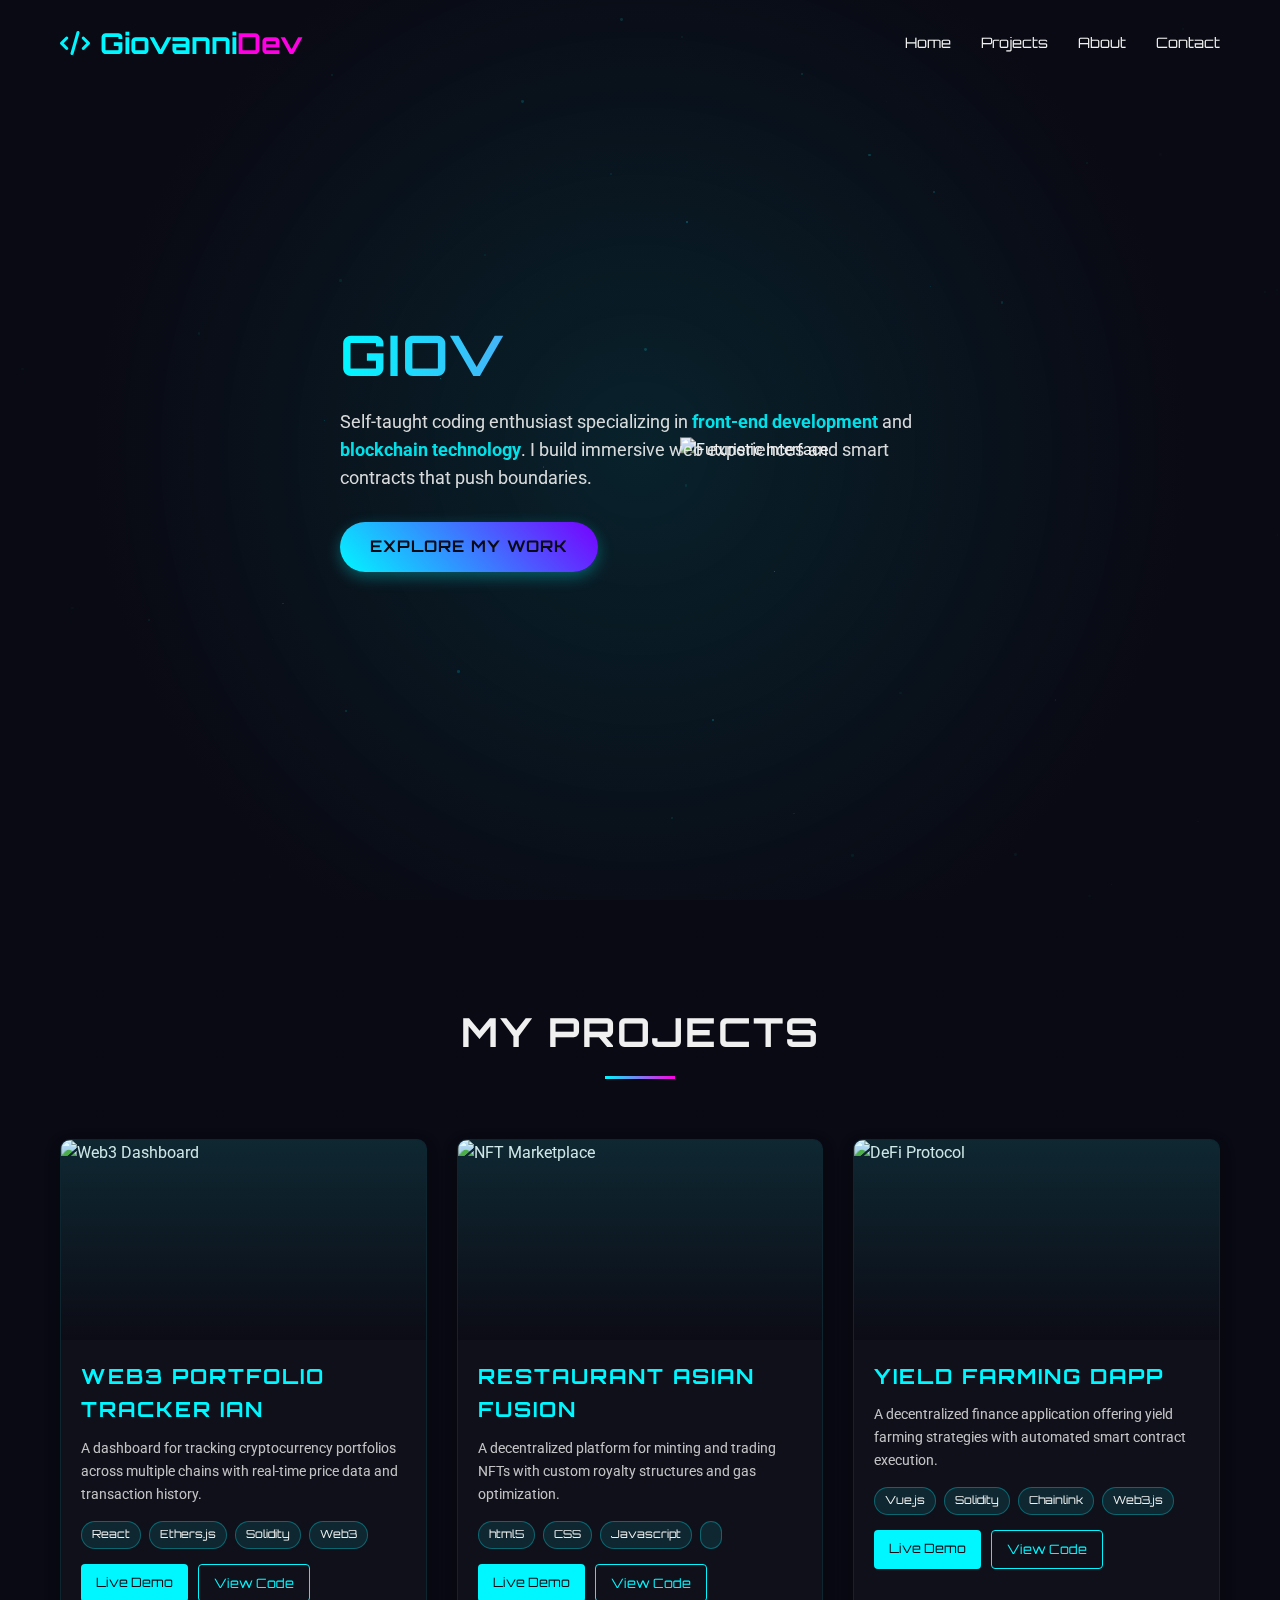
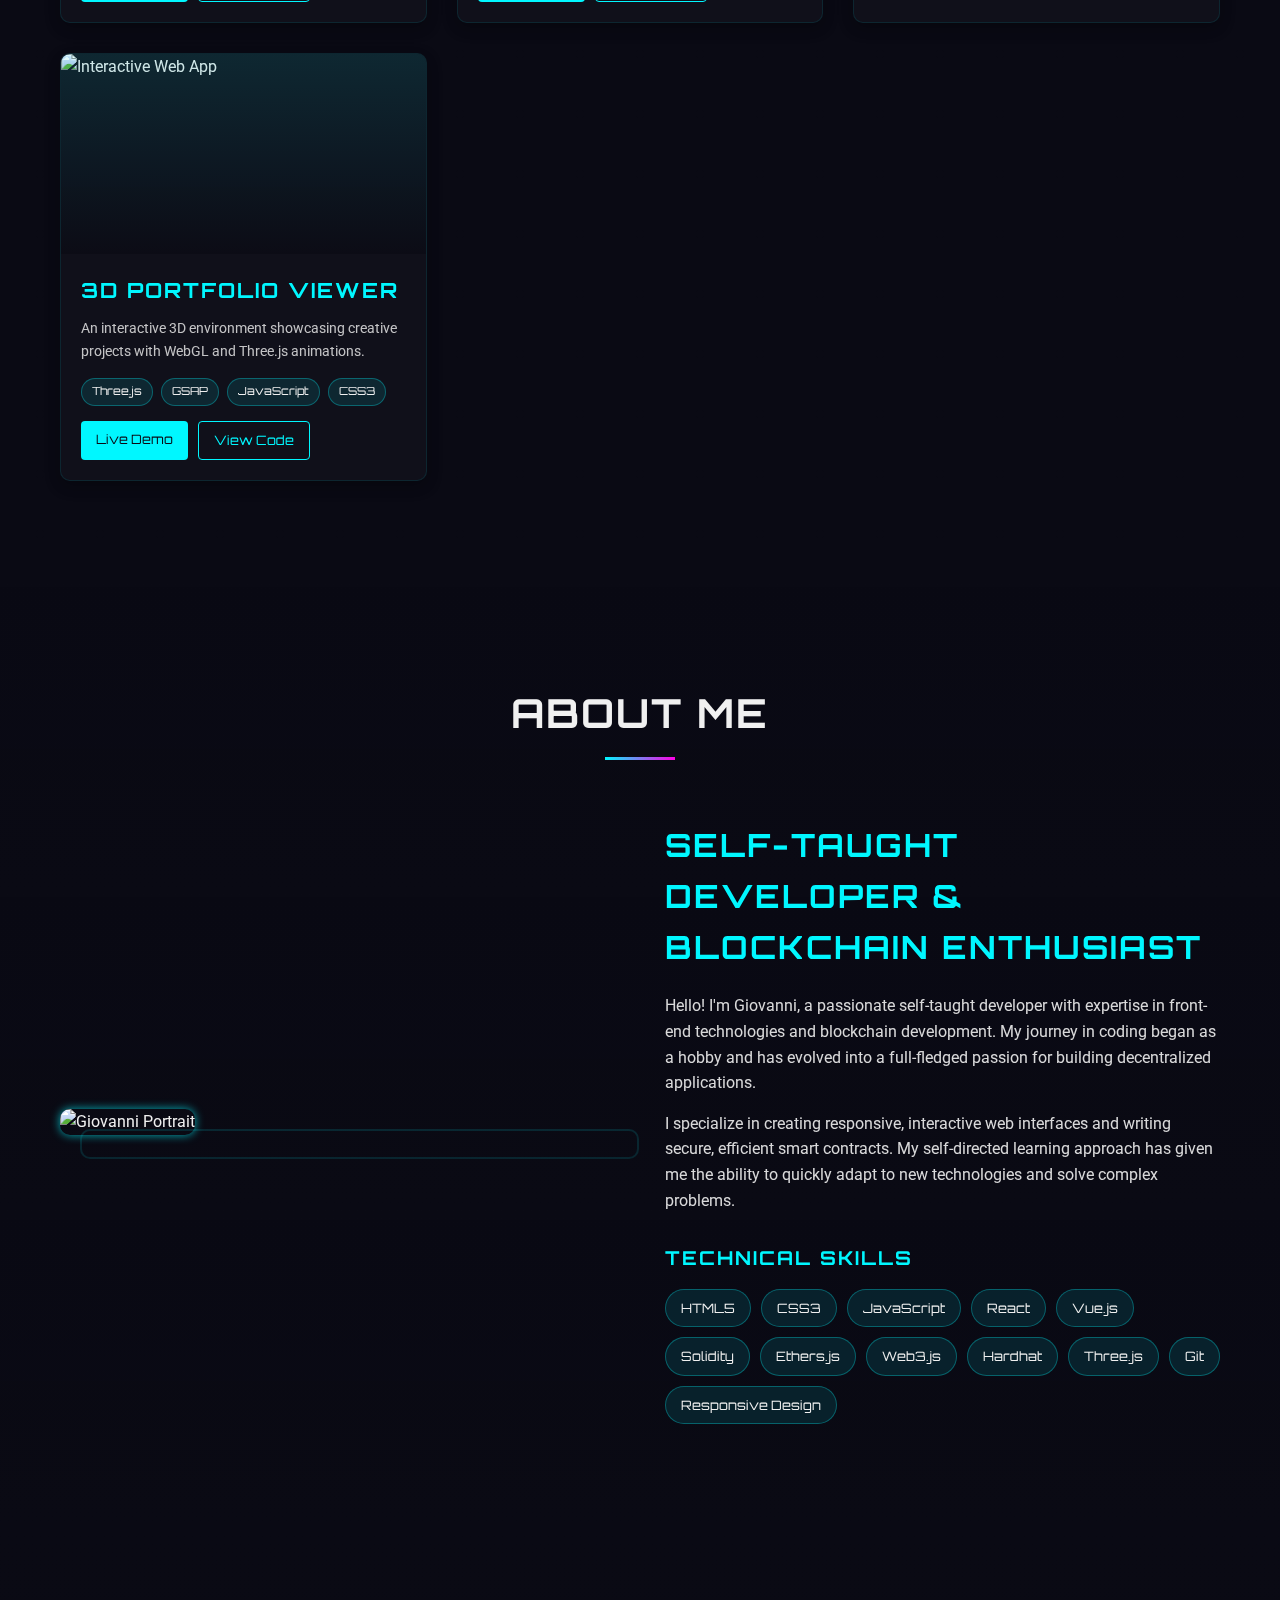
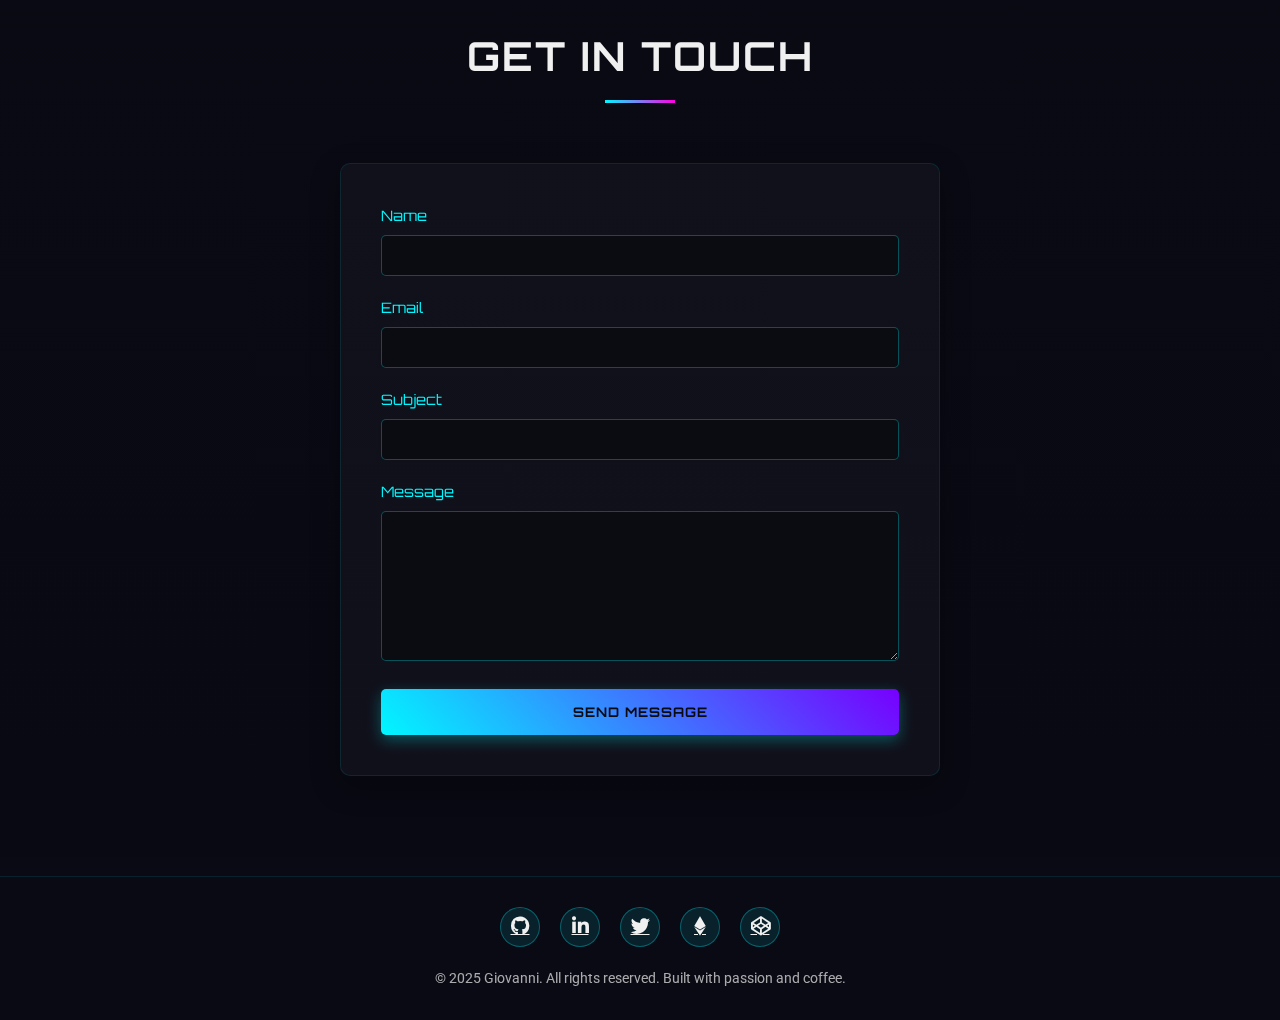
==== index.html @ ab0e6215 "Update index.html" ====
<!DOCTYPE html>
<html lang="en">
<head>
    <meta charset="UTF-8">
    <meta name="viewport" content="width=device-width, initial-scale=1.0">
    <title>Giovanni | Blockchain & Web Developer</title>
    <link rel="stylesheet" href="https://cdnjs.cloudflare.com/ajax/libs/font-awesome/6.4.0/css/all.min.css">
    <link href="https://fonts.googleapis.com/css2?family=Orbitron:wght@400;700&family=Roboto:wght@300;400;700&display=swap" rel="stylesheet">
    <style>
        :root {
            --primary: #00f7ff;
            --secondary: #ff00e4;
            --dark: #0a0a14;
            --light: #f0f0f0;
            --accent: #7700ff;
            --glow: 0 0 10px rgba(0, 247, 255, 0.7);
        }
        
        * {
            margin: 0;
            padding: 0;
            box-sizing: border-box;
        }
        
        body {
            font-family: 'Roboto', sans-serif;
            background-color: var(--dark);
            color: var(--light);
            overflow-x: hidden;
            line-height: 1.6;
        }
        
        h1, h2, h3, h4 {
            font-family: 'Orbitron', sans-serif;
            font-weight: 700;
            text-transform: uppercase;
            letter-spacing: 2px;
        }
        
        .container {
            max-width: 1200px;
            margin: 0 auto;
            padding: 0 20px;
        }
        
        /* Header Styles */
        header {
            position: fixed;
            top: 0;
            left: 0;
            width: 100%;
            z-index: 1000;
            padding: 20px 0;
            transition: all 0.3s ease;
        }
        
        header.scrolled {
            background-color: rgba(10, 10, 20, 0.9);
            box-shadow: var(--glow);
            padding: 10px 0;
        }
        
        .header-container {
            display: flex;
            justify-content: space-between;
            align-items: center;
        }
        
        .logo {
            font-family: 'Orbitron', sans-serif;
            font-size: 1.8rem;
            font-weight: 700;
            color: var(--primary);
            text-decoration: none;
            display: flex;
            align-items: center;
        }
        
        .logo span {
            color: var(--secondary);
        }
        
        .logo i {
            margin-right: 10px;
            font-size: 1.5rem;
        }
        
        nav ul {
            display: flex;
            list-style: none;
        }
        
        nav ul li {
            margin-left: 30px;
        }
        
        nav ul li a {
            color: var(--light);
            text-decoration: none;
            font-family: 'Orbitron', sans-serif;
            font-size: 0.9rem;
            transition: all 0.3s ease;
            position: relative;
        }
        
        nav ul li a:hover {
            color: var(--primary);
        }
        
        nav ul li a::after {
            content: '';
            position: absolute;
            width: 0;
            height: 2px;
            background: var(--primary);
            bottom: -5px;
            left: 0;
            transition: width 0.3s ease;
        }
        
        nav ul li a:hover::after {
            width: 100%;
        }
        
        .menu-toggle {
            display: none;
            cursor: pointer;
            font-size: 1.5rem;
            color: var(--light);
        }
        
        /* Hero Section */
        .hero {
            height: 100vh;
            display: flex;
            align-items: center;
            position: relative;
            overflow: hidden;
        }
        
        .hero::before {
            content: '';
            position: absolute;
            top: 0;
            left: 0;
            width: 100%;
            height: 100%;
            background: radial-gradient(circle at center, rgba(0, 247, 255, 0.1) 0%, rgba(10, 10, 20, 0.9) 70%);
            z-index: -1;
        }
        
        .hero-content {
            max-width: 600px;
        }
        
        .hero h1 {
            font-size: 3.5rem;
            margin-bottom: 20px;
            line-height: 1.2;
            background: linear-gradient(90deg, var(--primary), var(--secondary));
            -webkit-background-clip: text;
            background-clip: text;
            color: transparent;
            animation: textGlow 2s infinite alternate;
        }
        
        @keyframes textGlow {
            0% {
                text-shadow: 0 0 5px rgba(0, 247, 255, 0.5);
            }
            100% {
                text-shadow: 0 0 20px rgba(0, 247, 255, 0.8), 0 0 30px rgba(255, 0, 228, 0.5);
            }
        }
        
        .hero p {
            font-size: 1.1rem;
            margin-bottom: 30px;
            opacity: 0.9;
        }
        
        .hero .highlight {
            color: var(--primary);
            font-weight: bold;
        }
        
        .btn {
            display: inline-block;
            padding: 12px 30px;
            background: linear-gradient(45deg, var(--primary), var(--accent));
            color: var(--dark);
            text-decoration: none;
            border-radius: 30px;
            font-family: 'Orbitron', sans-serif;
            font-weight: 700;
            text-transform: uppercase;
            letter-spacing: 1px;
            transition: all 0.3s ease;
            box-shadow: 0 5px 15px rgba(0, 247, 255, 0.3);
            position: relative;
            overflow: hidden;
        }
        
        .btn:hover {
            transform: translateY(-3px);
            box-shadow: 0 8px 20px rgba(0, 247, 255, 0.4);
        }
        
        .btn::before {
            content: '';
            position: absolute;
            top: 0;
            left: -100%;
            width: 100%;
            height: 100%;
            background: linear-gradient(90deg, transparent, rgba(255, 255, 255, 0.2), transparent);
            transition: 0.5s;
        }
        
        .btn:hover::before {
            left: 100%;
        }
        
        .hero-image {
            position: absolute;
            right: 0;
            top: 50%;
            transform: translateY(-50%);
            width: 50%;
            max-width: 600px;
            z-index: -1;
            animation: float 6s ease-in-out infinite;
        }
        
        @keyframes float {
            0%, 100% {
                transform: translateY(-50%) translateX(0);
            }
            50% {
                transform: translateY(-50%) translateX(20px);
            }
        }
        
        /* Projects Section */
        .projects {
            padding: 100px 0;
            background-color: rgba(10, 10, 20, 0.7);
            position: relative;
        }
        
        .projects::before {
            content: '';
            position: absolute;
            top: 0;
            left: 0;
            width: 100%;
            height: 100%;
            background: url('[data-uri]');
            opacity: 0.3;
            z-index: -1;
        }
        
        .section-title {
            text-align: center;
            margin-bottom: 60px;
            position: relative;
        }
        
        .section-title h2 {
            font-size: 2.5rem;
            display: inline-block;
            position: relative;
            padding-bottom: 15px;
        }
        
        .section-title h2::after {
            content: '';
            position: absolute;
            width: 70px;
            height: 3px;
            background: linear-gradient(90deg, var(--primary), var(--secondary));
            bottom: 0;
            left: 50%;
            transform: translateX(-50%);
        }
        
        .projects-grid {
            display: grid;
            grid-template-columns: repeat(auto-fit, minmax(280px, 1fr));
            gap: 30px;
        }
        
        .project-card {
            background: rgba(20, 20, 30, 0.7);
            border-radius: 10px;
            overflow: hidden;
            transition: all 0.3s ease;
            box-shadow: 0 5px 15px rgba(0, 0, 0, 0.3);
            position: relative;
            border: 1px solid rgba(0, 247, 255, 0.1);
        }
        
        .project-card:hover {
            transform: translateY(-10px);
            box-shadow: 0 15px 30px rgba(0, 247, 255, 0.2);
            border-color: rgba(0, 247, 255, 0.3);
        }
        
        .project-image {
            height: 200px;
            overflow: hidden;
            position: relative;
        }
        
        .project-image img {
            width: 100%;
            height: 100%;
            object-fit: cover;
            transition: transform 0.5s ease;
        }
        
        .project-card:hover .project-image img {
            transform: scale(1.1);
        }
        
        .project-image::after {
            content: '';
            position: absolute;
            top: 0;
            left: 0;
            width: 100%;
            height: 100%;
            background: linear-gradient(to bottom, rgba(0, 247, 255, 0.1), rgba(10, 10, 20, 0.7));
        }
        
        .project-info {
            padding: 20px;
        }
        
        .project-info h3 {
            font-size: 1.3rem;
            margin-bottom: 10px;
            color: var(--primary);
        }
        
        .project-info p {
            margin-bottom: 15px;
            font-size: 0.9rem;
            opacity: 0.8;
        }
        
        .project-tags {
            display: flex;
            flex-wrap: wrap;
            gap: 8px;
            margin-bottom: 15px;
        }
        
        .project-tags span {
            display: inline-block;
            padding: 4px 10px;
            background: rgba(0, 247, 255, 0.1);
            border: 1px solid rgba(0, 247, 255, 0.3);
            border-radius: 20px;
            font-size: 0.7rem;
            font-family: 'Orbitron', sans-serif;
        }
        
        .project-links {
            display: flex;
            gap: 10px;
        }
        
        .project-links a {
            display: inline-block;
            padding: 8px 15px;
            font-size: 0.8rem;
            text-decoration: none;
            border-radius: 4px;
            transition: all 0.3s ease;
            font-family: 'Orbitron', sans-serif;
        }
        
        .project-links .live-demo {
            background: var(--primary);
            color: var(--dark);
        }
        
        .project-links .view-code {
            background: transparent;
            color: var(--primary);
            border: 1px solid var(--primary);
        }
        
        .project-links a:hover {
            transform: translateY(-2px);
            box-shadow: 0 5px 10px rgba(0, 247, 255, 0.3);
        }
        
        /* About Section */
        .about {
            padding: 100px 0;
            background: linear-gradient(to bottom, rgba(10, 10, 20, 0.7), var(--dark));
            position: relative;
        }
        
        .about-content {
            display: flex;
            align-items: center;
            gap: 50px;
        }
        
        .about-image {
            flex: 1;
            position: relative;
        }
        
        .about-image img {
            width: 100%;
            max-width: 400px;
            border-radius: 10px;
            box-shadow: var(--glow);
            animation: float 6s ease-in-out infinite;
        }
        
        .about-image::before {
            content: '';
            position: absolute;
            width: 100%;
            height: 100%;
            border: 2px solid var(--primary);
            border-radius: 10px;
            top: 20px;
            left: 20px;
            z-index: -1;
            animation: float 6s ease-in-out infinite reverse;
        }
        
        .about-text {
            flex: 1;
        }
        
        .about-text h2 {
            font-size: 2rem;
            margin-bottom: 20px;
            color: var(--primary);
        }
        
        .about-text p {
            margin-bottom: 15px;
            opacity: 0.9;
        }
        
        .skills {
            margin-top: 30px;
        }
        
        .skills h3 {
            font-size: 1.2rem;
            margin-bottom: 15px;
            color: var(--primary);
        }
        
        .skills-list {
            display: flex;
            flex-wrap: wrap;
            gap: 10px;
        }
        
        .skill-item {
            padding: 8px 15px;
            background: rgba(0, 247, 255, 0.1);
            border: 1px solid rgba(0, 247, 255, 0.3);
            border-radius: 20px;
            font-size: 0.8rem;
            font-family: 'Orbitron', sans-serif;
            transition: all 0.3s ease;
        }
        
        .skill-item:hover {
            background: var(--primary);
            color: var(--dark);
            transform: translateY(-3px);
            box-shadow: var(--glow);
        }
        
        /* Contact Section */
        .contact {
            padding: 100px 0;
            background: linear-gradient(to bottom, var(--dark), rgba(10, 10, 20, 0.9));
            position: relative;
        }
        
        .contact-form {
            max-width: 600px;
            margin: 0 auto;
            background: rgba(20, 20, 30, 0.7);
            padding: 40px;
            border-radius: 10px;
            box-shadow: 0 10px 30px rgba(0, 0, 0, 0.3);
            border: 1px solid rgba(0, 247, 255, 0.1);
        }
        
        .form-group {
            margin-bottom: 20px;
        }
        
        .form-group label {
            display: block;
            margin-bottom: 8px;
            font-family: 'Orbitron', sans-serif;
            font-size: 0.9rem;
            color: var(--primary);
        }
        
        .form-group input,
        .form-group textarea {
            width: 100%;
            padding: 12px 15px;
            background: rgba(0, 0, 0, 0.3);
            border: 1px solid rgba(0, 247, 255, 0.3);
            border-radius: 5px;
            color: var(--light);
            font-family: 'Roboto', sans-serif;
            transition: all 0.3s ease;
        }
        
        .form-group input:focus,
        .form-group textarea:focus {
            outline: none;
            border-color: var(--primary);
            box-shadow: var(--glow);
        }
        
        .form-group textarea {
            min-height: 150px;
            resize: vertical;
        }
        
        .submit-btn {
            width: 100%;
            padding: 15px;
            background: linear-gradient(45deg, var(--primary), var(--accent));
            color: var(--dark);
            border: none;
            border-radius: 5px;
            font-family: 'Orbitron', sans-serif;
            font-weight: 700;
            text-transform: uppercase;
            letter-spacing: 1px;
            cursor: pointer;
            transition: all 0.3s ease;
            box-shadow: 0 5px 15px rgba(0, 247, 255, 0.3);
        }
        
        .submit-btn:hover {
            transform: translateY(-3px);
            box-shadow: 0 8px 20px rgba(0, 247, 255, 0.4);
        }
        
        /* Footer */
        footer {
            background: rgba(10, 10, 20, 0.9);
            padding: 30px 0;
            text-align: center;
            border-top: 1px solid rgba(0, 247, 255, 0.1);
        }
        
        .social-links {
            display: flex;
            justify-content: center;
            gap: 20px;
            margin-bottom: 20px;
        }
        
        .social-links a {
            display: inline-flex;
            align-items: center;
            justify-content: center;
            width: 40px;
            height: 40px;
            background: rgba(0, 247, 255, 0.1);
            border: 1px solid rgba(0, 247, 255, 0.3);
            border-radius: 50%;
            color: var(--light);
            font-size: 1.2rem;
            transition: all 0.3s ease;
        }
        
        .social-links a:hover {
            background: var(--primary);
            color: var(--dark);
            transform: translateY(-3px);
            box-shadow: var(--glow);
        }
        
        .copyright {
            font-size: 0.9rem;
            opacity: 0.7;
        }
        
        /* Floating Particles */
        .particles {
            position: fixed;
            top: 0;
            left: 0;
            width: 100%;
            height: 100%;
            z-index: -1;
            pointer-events: none;
        }
        
        .particle {
            position: absolute;
            background: var(--primary);
            border-radius: 50%;
            pointer-events: none;
        }
        
        /* Responsive Styles */
        @media (max-width: 992px) {
            .hero h1 {
                font-size: 2.8rem;
            }
            
            .about-content {
                flex-direction: column;
            }
            
            .about-image {
                margin-bottom: 40px;
            }
        }
        
        @media (max-width: 768px) {
            .menu-toggle {
                display: block;
            }
            
            nav {
                position: fixed;
                top: 80px;
                left: -100%;
                width: 80%;
                height: calc(100vh - 80px);
                background: rgba(10, 10, 20, 0.95);
                backdrop-filter: blur(10px);
                flex-direction: column;
                transition: all 0.3s ease;
                z-index: 999;
            }
            
            nav.active {
                left: 0;
            }
            
            nav ul {
                flex-direction: column;
                padding: 20px;
            }
        
            nav ul li {
                margin: 15px 0;
            }
            
            .hero h1 {
                font-size: 2.5rem;
            }
            
            .hero-image {
                opacity: 0.3;
                right: -50%;
            }
            
            .projects-grid {
                grid-template-columns: 1fr;
            }
        }
        
        @media (max-width: 576px) {
            .hero h1 {
                font-size: 2rem;
            }
            
            .hero p {
                font-size: 1rem;
            }
            
            .section-title h2 {
                font-size: 2rem;
            }
            
            .contact-form {
                padding: 30px 20px;
            }
        }
    </style>
</head>
<body>
    <!-- Floating Particles Background -->
    <div class="particles" id="particles"></div>
    
    <!-- Header -->
    <header id="header">
        <div class="container header-container">
            <a href="#" class="logo"><i class="fas fa-code"></i>Giovanni<span>Dev</span></a>
            <div class="menu-toggle" id="menuToggle">
                <i class="fas fa-bars"></i>
            </div>
            <nav id="nav">
                <ul>
                    <li><a href="#home">Home</a></li>
                    <li><a href="#projects">Projects</a></li>
                    <li><a href="#about">About</a></li>
                    <li><a href="#contact">Contact</a></li>
                </ul>
            </nav>
        </div>
    </header>
    
    <!-- Hero Section -->
    <section class="hero" id="home">
        <div class="container">
            <div class="hero-content">
                <h1>Giovanni's Digital Frontier</h1>
                <p>Self-taught coding enthusiast specializing in <span class="highlight">front-end development</span> and <span class="highlight">blockchain technology</span>. I build immersive web experiences and smart contracts that push boundaries.</p>
                <a href="#projects" class="btn">Explore My Work</a>
            </div>
            <div class="hero-image">
                <img src="https://images.unsplash.com/photo-1639762681057-408e52192e55?ixlib=rb-4.0.3&ixid=M3wxMjA3fDB8MHxwaG90by1wYWdlfHx8fGVufDB8fHx8fA%3D%3D&auto=format&fit=crop&w=1632&q=80" alt="Futuristic Interface">
            </div>
        </div>
    </section>
    
    <!-- Projects Section -->
    <section class="projects" id="projects">
        <div class="container">
            <div class="section-title">
                <h2>My Projects</h2>
            </div>
            <div class="projects-grid">
                <!-- Project 1 - Web3 Dashboard -->
                <div class="project-card">
                    <div class="project-image">
                        <img src="https://images.unsplash.com/photo-1639762681057-408e52192e55?ixlib=rb-4.0.3&ixid=M3wxMjA3fDB8MHxwaG90by1wYWdlfHx8fGVufDB8fHx8fA%3D%3D&auto=format&fit=crop&w=1632&q=80" alt="Web3 Dashboard">
                    </div>
                    <div class="project-info">
                        <h3>Web3 Portfolio Tracker IAN</h3>
                        <p>A dashboard for tracking cryptocurrency portfolios across multiple chains with real-time price data and transaction history.</p>
                        <div class="project-tags">
                            <span>React</span>
                            <span>Ethers.js</span>
                            <span>Solidity</span>
                            <span>Web3</span>
                        </div>
                        <div class="project-links">
                            <a href="https://www.ian.finance/" class="live-demo">Live Demo</a>
                            <a href="https://github.com/gioliviusa/IAN" class="view-code">View Code</a>
                        </div>
                    </div>
                </div>
                
                <!-- Project 2 - NFT Marketplace -->
                <div class="project-card">
                    <div class="project-image">
                        <img src="https://images.unsplash.com/photo-1633356122544-f134324a6cee?ixlib=rb-4.0.3&ixid=M3wxMjA3fDB8MHxwaG90by1wYWdlfHx8fGVufDB8fHx8fA%3D%3D&auto=format&fit=crop&w=1470&q=80" alt="NFT Marketplace">
                    </div>
                    <div class="project-info">
                        <h3>Restaurant asian fusion </h3>
                        <p>A decentralized platform for minting and trading NFTs with custom royalty structures and gas optimization.</p>
                        <div class="project-tags">
                            <span>html5</span>
                            <span>CSS</span>
                            <span>Javascript</span>
                            <span></span>
                        </div>
                        <div class="project-links">
                            <a href="https://codepen.io/gioliviusa/live/RNwEQgx" class="live-demo">Live Demo</a>
                            <a href="#" class="view-code">View Code</a>
                        </div>
                    </div>
                </div>
                
                <!-- Project 3 - DeFi Protocol -->
                <div class="project-card">
                    <div class="project-image">
                        <img src="https://images.unsplash.com/photo-1639762681057-408e52192e55?ixlib=rb-4.0.3&ixid=M3wxMjA3fDB8MHxwaG90by1wYWdlfHx8fGVufDB8fHx8fA%3D%3D&auto=format&fit=crop&w=1632&q=80" alt="DeFi Protocol">
                    </div>
                    <div class="project-info">
                        <h3>Yield Farming DApp</h3>
                        <p>A decentralized finance application offering yield farming strategies with automated smart contract execution.</p>
                        <div class="project-tags">
                            <span>Vue.js</span>
                            <span>Solidity</span>
                            <span>Chainlink</span>
                            <span>Web3.js</span>
                        </div>
                        <div class="project-links">
                            <a href="#" class="live-demo">Live Demo</a>
                            <a href="#" class="view-code">View Code</a>
                        </div>
                    </div>
                </div>
                
                <!-- Project 4 - Interactive Web App -->
                <div class="project-card">
                    <div class="project-image">
                        <img src="https://images.unsplash.com/photo-1633356122544-f134324a6cee?ixlib=rb-4.0.3&ixid=M3wxMjA3fDB8MHxwaG90by1wYWdlfHx8fGVufDB8fHx8fA%3D%3D&auto=format&fit=crop&w=1470&q=80" alt="Interactive Web App">
                    </div>
                    <div class="project-info">
                        <h3>3D Portfolio Viewer</h3>
                        <p>An interactive 3D environment showcasing creative projects with WebGL and Three.js animations.</p>
                        <div class="project-tags">
                            <span>Three.js</span>
                            <span>GSAP</span>
                            <span>JavaScript</span>
                            <span>CSS3</span>
                        </div>
                        <div class="project-links">
                            <a href="#" class="live-demo">Live Demo</a>
                            <a href="#" class="view-code">View Code</a>
                        </div>
                    </div>
                </div>
            </div>
        </div>
    </section>
    
    <!-- About Section -->
    <section class="about" id="about">
        <div class="container">
            <div class="section-title">
                <h2>About Me</h2>
            </div>
            <div class="about-content">
                <div class="about-image">
                    <img src="https://images.unsplash.com/photo-1507003211169-0a1dd7228f2d?ixlib=rb-4.0.3&ixid=M3wxMjA3fDB8MHxwaG90by1wYWdlfHx8fGVufDB8fHx8fA%3D%3D&auto=format&fit=crop&w=1374&q=80" alt="Giovanni Portrait">
                </div>
                <div class="about-text">
                    <h2>Self-Taught Developer & Blockchain Enthusiast</h2>
                    <p>Hello! I'm Giovanni, a passionate self-taught developer with expertise in front-end technologies and blockchain development. My journey in coding began as a hobby and has evolved into a full-fledged passion for building decentralized applications.</p>
                    <p>I specialize in creating responsive, interactive web interfaces and writing secure, efficient smart contracts. My self-directed learning approach has given me the ability to quickly adapt to new technologies and solve complex problems.</p>
                    <div class="skills">
                        <h3>Technical Skills</h3>
                        <div class="skills-list">
                            <span class="skill-item">HTML5</span>
                            <span class="skill-item">CSS3</span>
                            <span class="skill-item">JavaScript</span>
                            <span class="skill-item">React</span>
                            <span class="skill-item">Vue.js</span>
                            <span class="skill-item">Solidity</span>
                            <span class="skill-item">Ethers.js</span>
                            <span class="skill-item">Web3.js</span>
                            <span class="skill-item">Hardhat</span>
                            <span class="skill-item">Three.js</span>
                            <span class="skill-item">Git</span>
                            <span class="skill-item">Responsive Design</span>
                        </div>
                    </div>
                </div>
            </div>
        </div>
    </section>
    
    <!-- Contact Section -->
    <section class="contact" id="contact">
        <div class="container">
            <div class="section-title">
                <h2>Get In Touch</h2>
            </div>
            <form class="contact-form">
                <div class="form-group">
                    <label for="name">Name</label>
                    <input type="text" id="name" name="name" required>
                </div>
                <div class="form-group">
                    <label for="email">Email</label>
                    <input type="email" id="email" name="email" required>
                </div>
                <div class="form-group">
                    <label for="subject">Subject</label>
                    <input type="text" id="subject" name="subject" required>
                </div>
                <div class="form-group">
                    <label for="message">Message</label>
                    <textarea id="message" name="message" required></textarea>
                </div>
                <button type="submit" class="submit-btn">Send Message</button>
            </form>
        </div>
    </section>
    
    <!-- Footer -->
    <footer>
        <div class="container">
            <div class="social-links">
                <a href="https://github.com/gioliviusa/webportfolio"><i class="fab fa-github"></i></a>
                <a href="#"><i class="fab fa-linkedin-in"></i></a>
                <a href="#"><i class="fab fa-twitter"></i></a>
                <a href="#"><i class="fab fa-ethereum"></i></a>
                <a href="https://codepen.io/gioliviusa/pen/raNoNwY"><i class="fab fa-codepen"></i></a>
            </div>
            <p class="copyright">© 2025 Giovanni. All rights reserved. Built with passion and coffee.</p>
        </div>
    </footer>
    
    <script>
        // Mobile Menu Toggle
        const menuToggle = document.getElementById('menuToggle');
        const nav = document.getElementById('nav');
        
        menuToggle.addEventListener('click', () => {
            nav.classList.toggle('active');
            menuToggle.innerHTML = nav.classList.contains('active') ? 
                '<i class="fas fa-times"></i>' : '<i class="fas fa-bars"></i>';
        });
        
        // Close mobile menu when clicking on a nav link
        const navLinks = document.querySelectorAll('nav ul li a');
        navLinks.forEach(link => {
            link.addEventListener('click', () => {
                if (nav.classList.contains('active')) {
                    nav.classList.remove('active');
                    menuToggle.innerHTML = '<i class="fas fa-bars"></i>';
                }
            });
        });
        
        // Header scroll effect
        const header = document.getElementById('header');
        window.addEventListener('scroll', () => {
            if (window.scrollY > 100) {
                header.classList.add('scrolled');
            } else {
                header.classList.remove('scrolled');
            }
        });
        
        // Smooth scrolling for anchor links
        document.querySelectorAll('a[href^="#"]').forEach(anchor => {
            anchor.addEventListener('click', function(e) {
                e.preventDefault();
                
                const targetId = this.getAttribute('href');
                const targetElement = document.querySelector(targetId);
                
                if (targetElement) {
                    window.scrollTo({
                        top: targetElement.offsetTop - 80,
                        behavior: 'smooth'
                    });
                }
            });
        });
        
        // Particle background
        const particlesContainer = document.getElementById('particles');
        const particleCount = 50;
        
        for (let i = 0; i < particleCount; i++) {
            const particle = document.createElement('div');
            particle.classList.add('particle');
            
            // Random size between 1px and 3px
            const size = Math.random() * 2 + 1;
            particle.style.width = `${size}px`;
            particle.style.height = `${size}px`;
            
            // Random position
            particle.style.left = `${Math.random() * 100}%`;
            particle.style.top = `${Math.random() * 100}%`;
            
            // Random opacity
            particle.style.opacity = Math.random() * 0.5 + 0.1;
            
            // Random animation
            const duration = Math.random() * 20 + 10;
            const delay = Math.random() * 5;
            particle.style.animation = `float ${duration}s ease-in-out ${delay}s infinite`;
            
            particlesContainer.appendChild(particle);
        }
        
        // Form submission
        const contactForm = document.querySelector('.contact-form');
        contactForm.addEventListener('submit', (e) => {
            e.preventDefault();
            
            // Here you would typically send the form data to a server
            // For this example, we'll just show an alert
            alert('Thank you for your message, Giovanni will get back to you soon!');
            contactForm.reset();
        });
        
        // Project card hover effect enhancement
        const projectCards = document.querySelectorAll('.project-card');
        projectCards.forEach(card => {
            card.addEventListener('mousemove', (e) => {
                const rect = card.getBoundingClientRect();
                const x = e.clientX - rect.left;
                const y = e.clientY - rect.top;
                
                const centerX = rect.width / 2;
                const centerY = rect.height / 2;
                
                const angleX = (y - centerY) / 20;
                const angleY = (centerX - x) / 20;
                
                card.style.transform = `perspective(1000px) rotateX(${angleX}deg) rotateY(${angleY}deg) translateY(-10px)`;
                card.style.boxShadow = `${angleY * 2}px ${angleX * 2}px 30px rgba(0, 247, 255, 0.3)`;
            });
            
            card.addEventListener('mouseleave', () => {
                card.style.transform = 'translateY(-10px)';
                card.style.boxShadow = '0 15px 30px rgba(0, 247, 255, 0.2)';
            });
        });
        
        // Typewriter effect for hero text
        const heroTitle = document.querySelector('.hero h1');
        const originalText = heroTitle.textContent;
        heroTitle.textContent = '';
        
        let i = 0;
        const typeWriter = () => {
            if (i < originalText.length) {
                heroTitle.textContent += originalText.charAt(i);
                i++;
                setTimeout(typeWriter, 100);
            }
        };
        
        // Start typing effect after a short delay
        setTimeout(typeWriter, 500);
    </script>
</body>
</html>
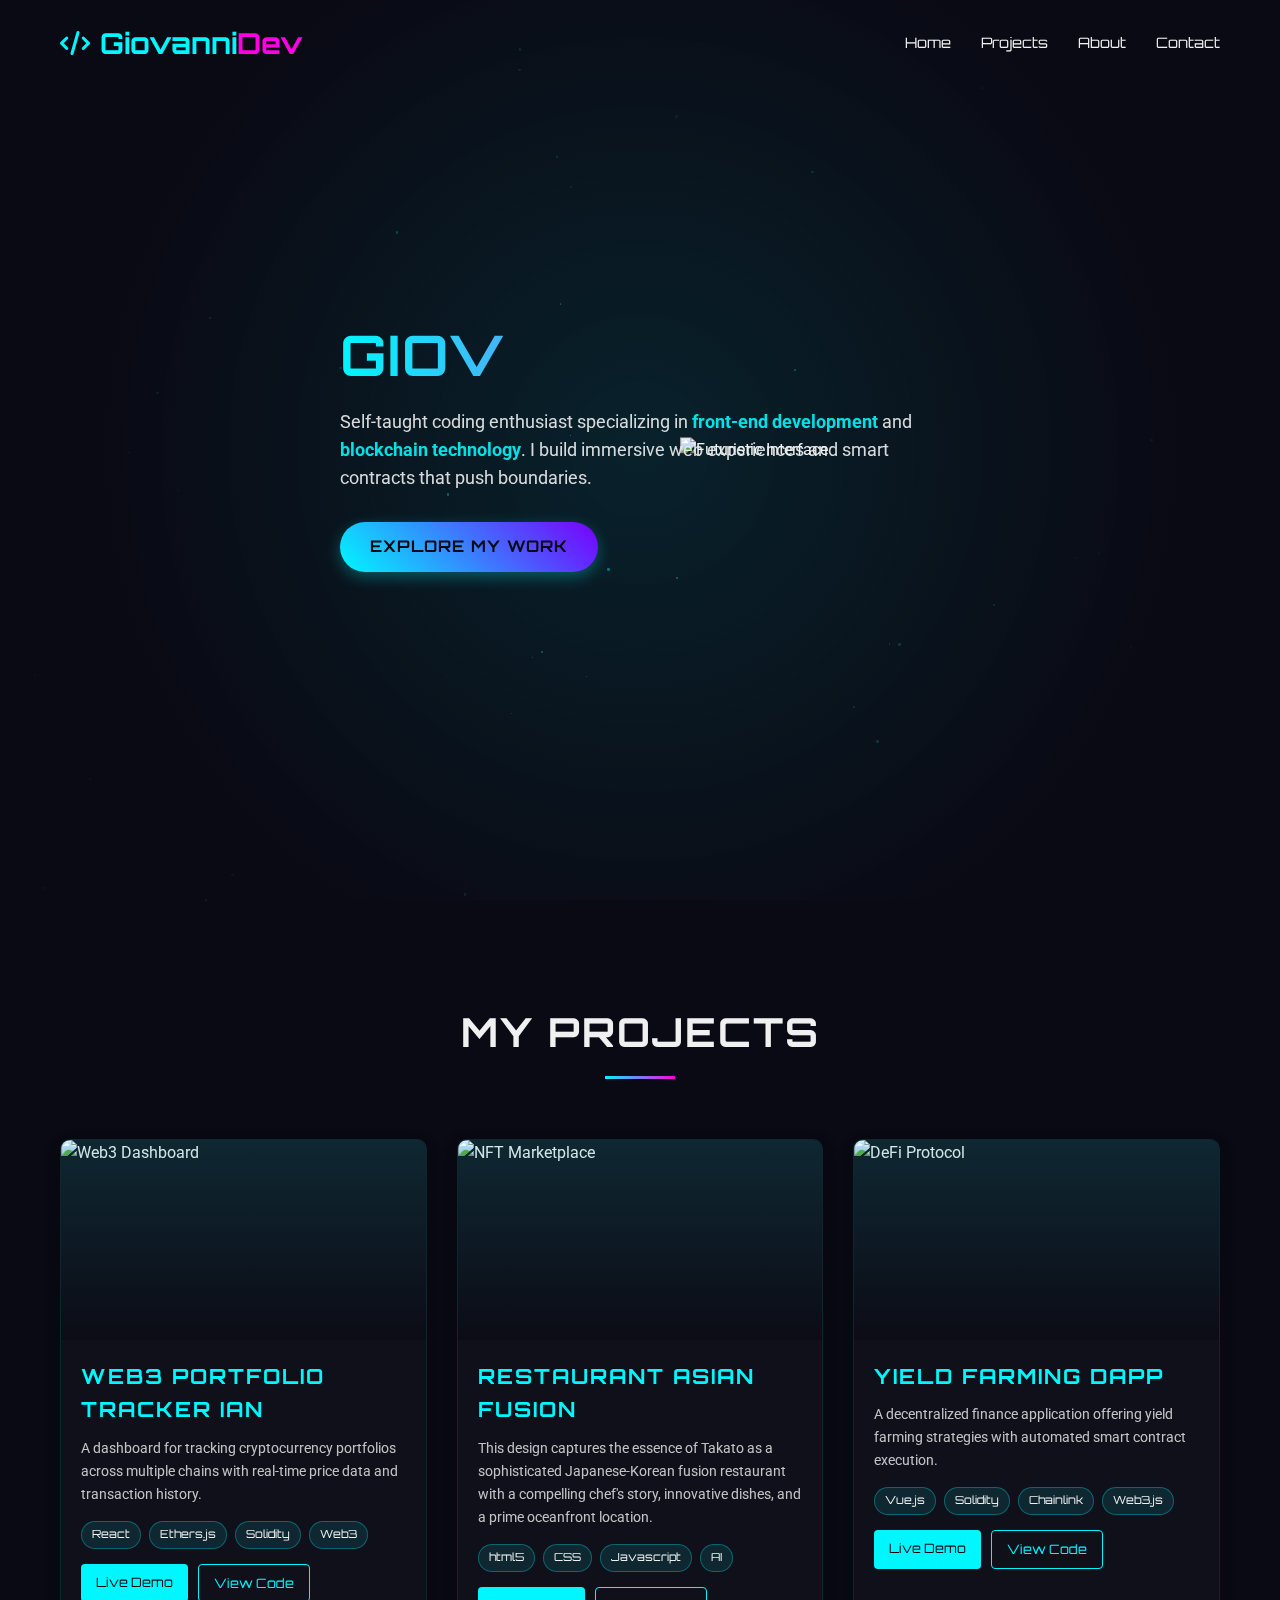
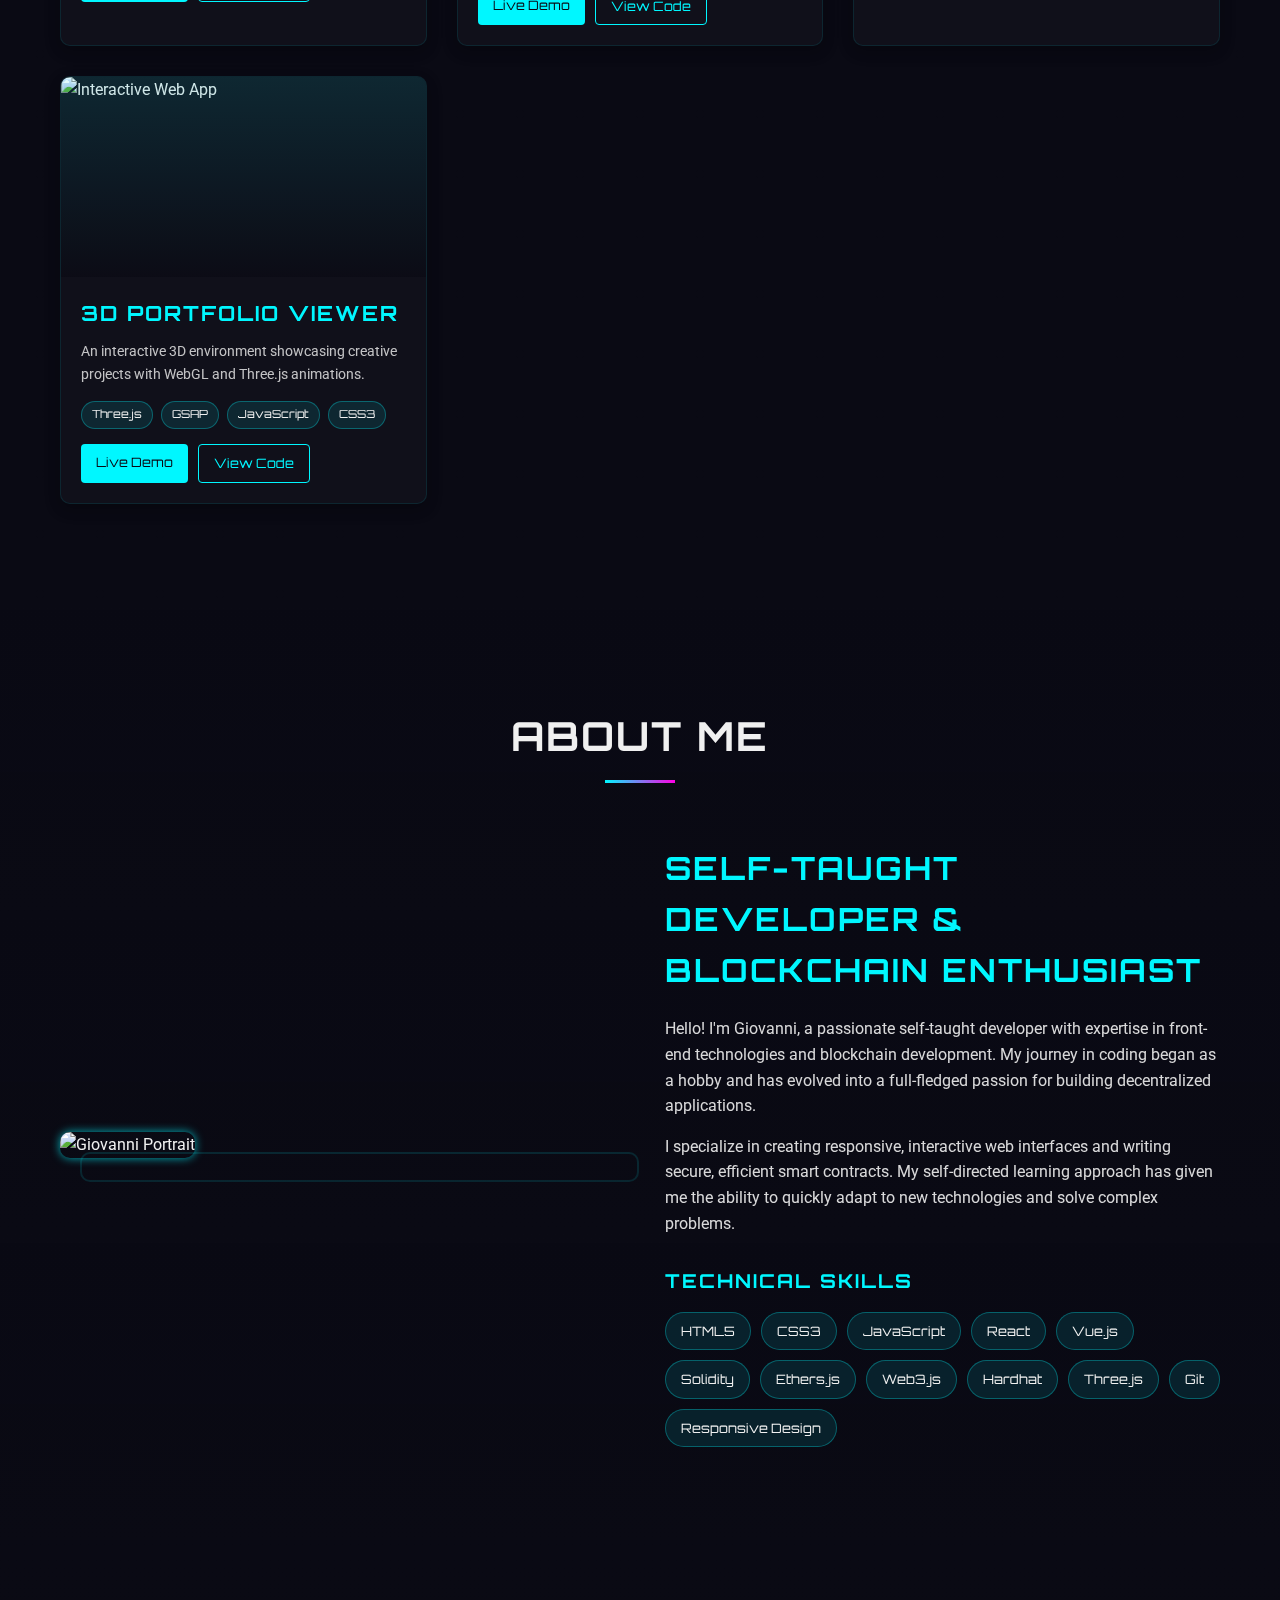
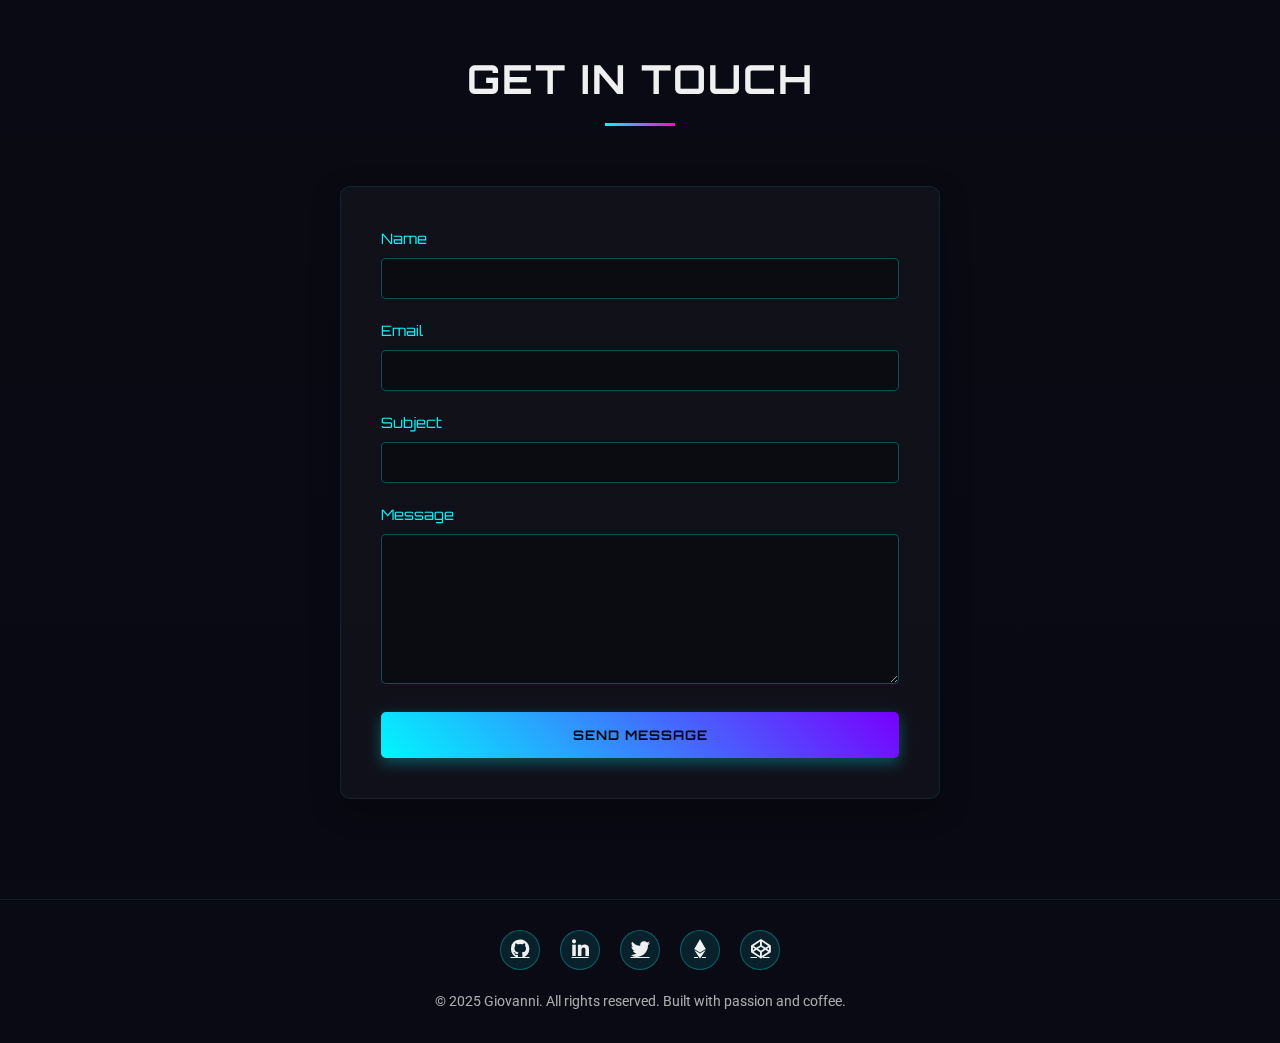
==== commit 378faa90: "Update index.html" ====
--- a/index.html
+++ b/index.html
@@ -767,12 +767,12 @@
                     </div>
                     <div class="project-info">
                         <h3>Restaurant asian fusion </h3>
-                        <p>A decentralized platform for minting and trading NFTs with custom royalty structures and gas optimization.</p>
+                        <p> This design captures the essence of Takato as a sophisticated Japanese-Korean fusion restaurant with a compelling chef's story, innovative dishes, and a prime oceanfront location.</p>
                         <div class="project-tags">
                             <span>html5</span>
                             <span>CSS</span>
                             <span>Javascript</span>
-                            <span></span>
+                            <span>AI</span>
                         </div>
                         <div class="project-links">
                             <a href="https://codepen.io/gioliviusa/live/RNwEQgx" class="live-demo">Live Demo</a>
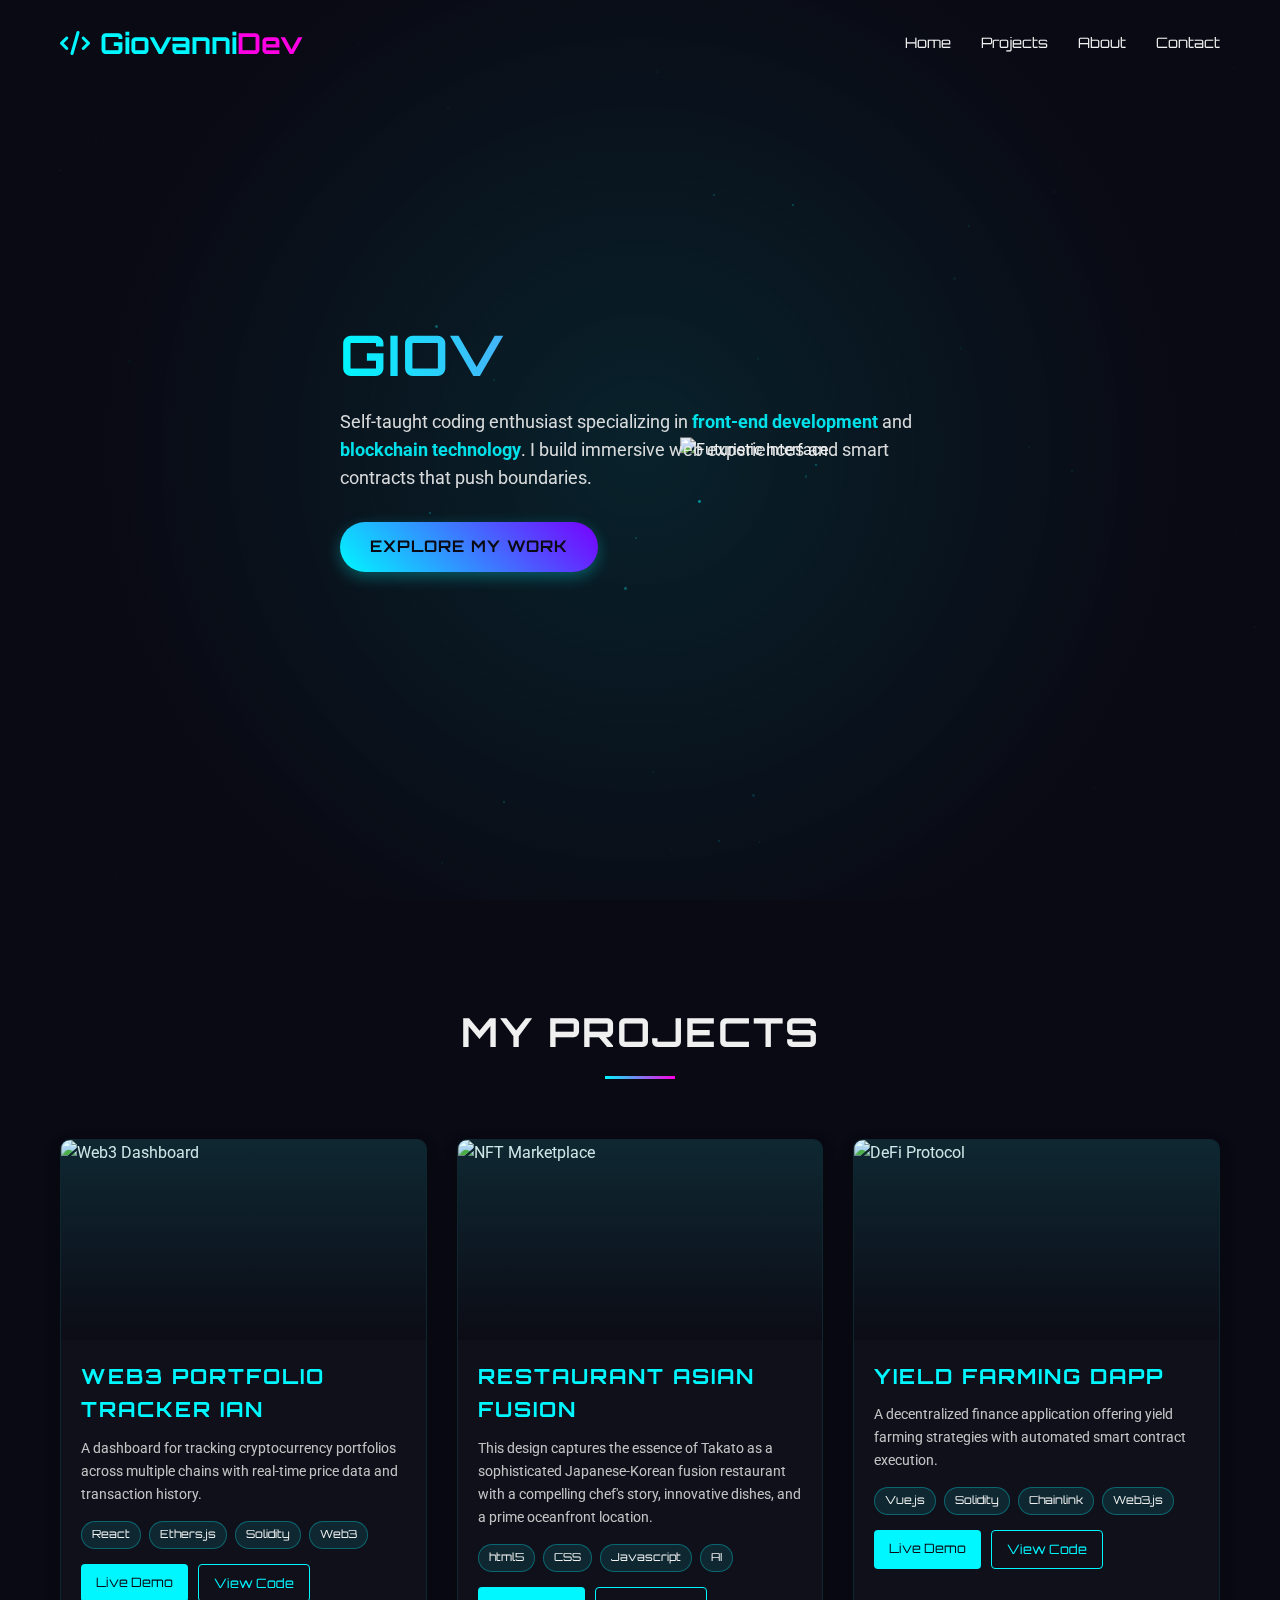
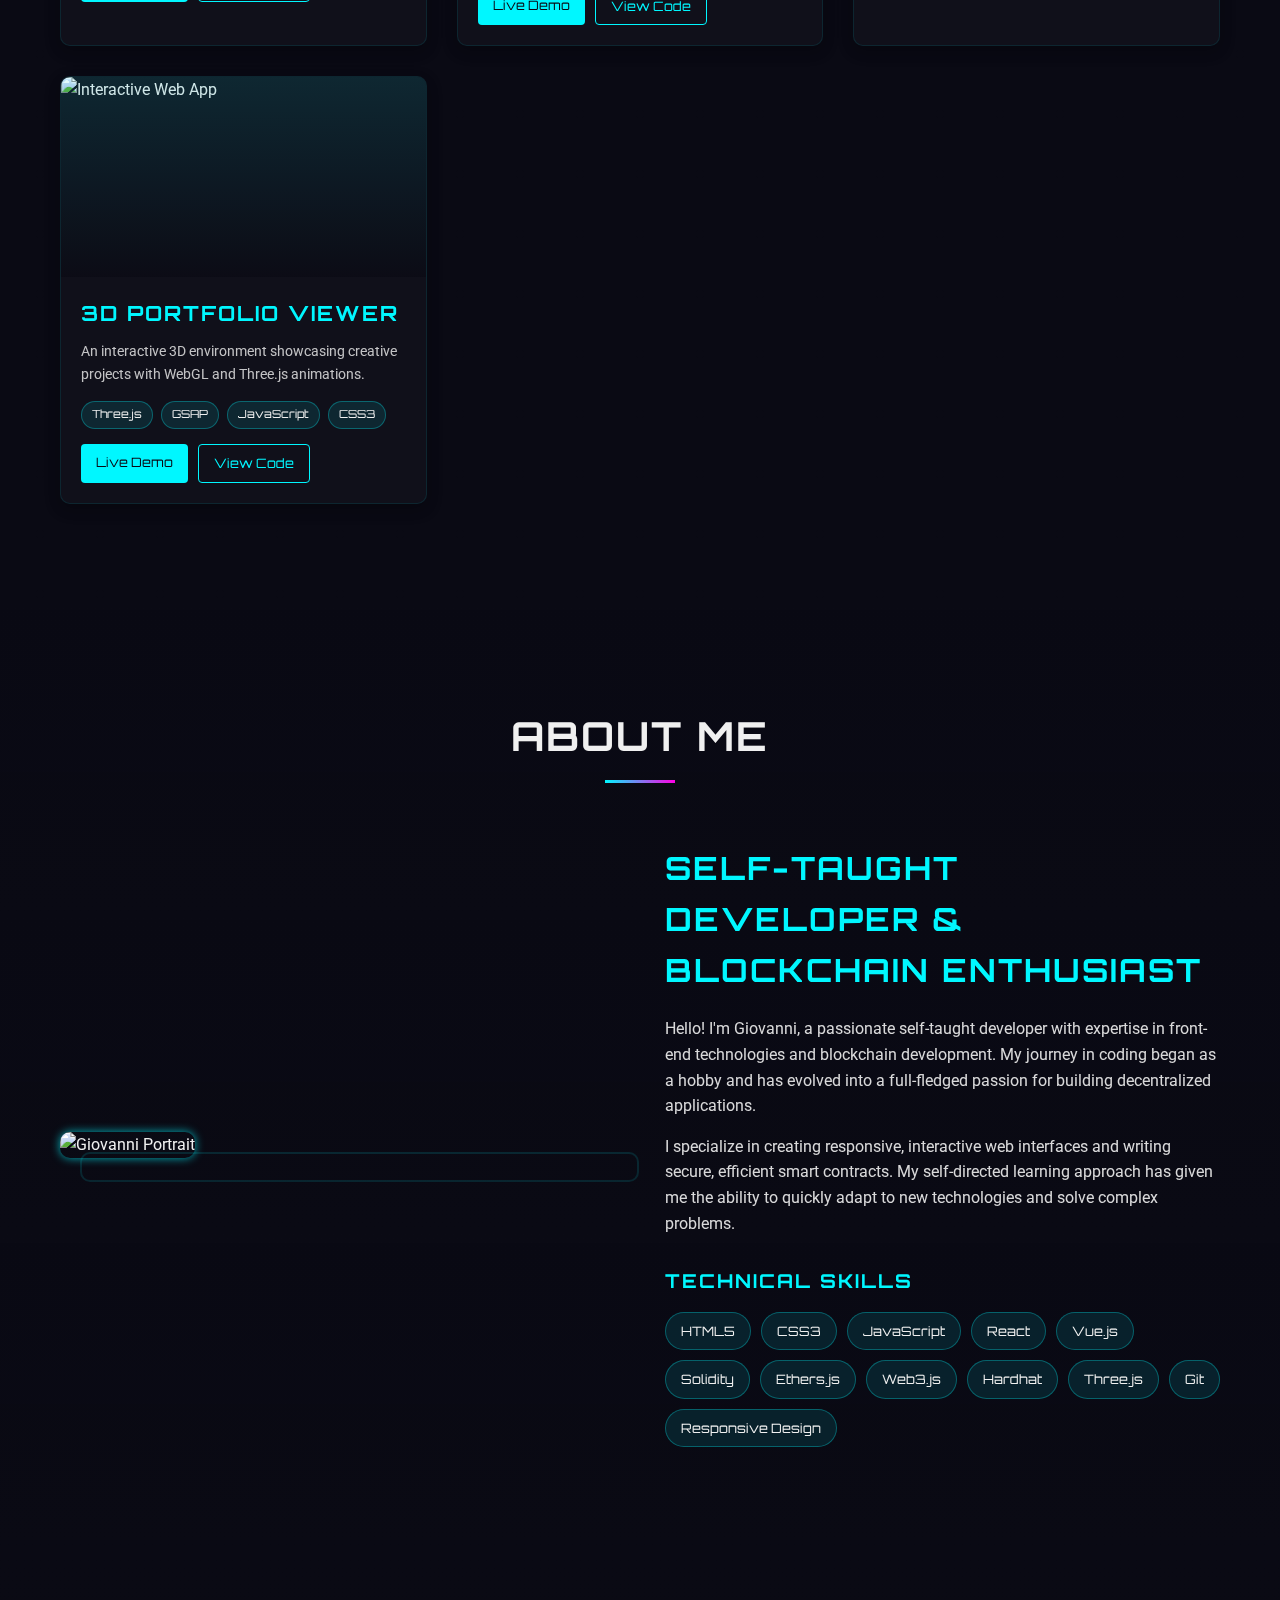
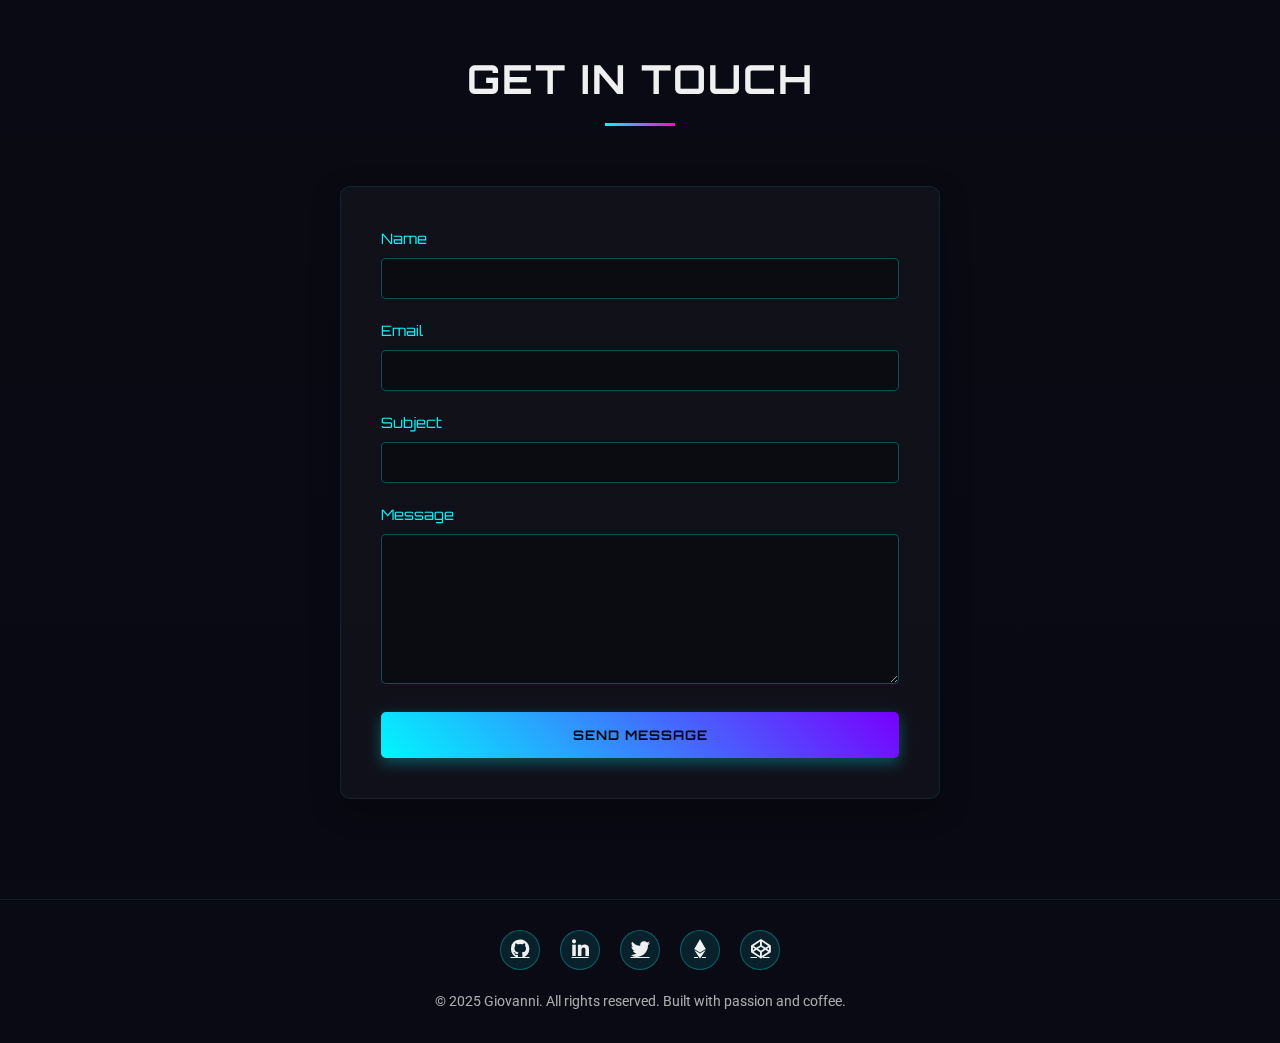
==== commit a59d36f1: "Update index.html" ====
--- a/index.html
+++ b/index.html
@@ -834,7 +834,7 @@
             </div>
             <div class="about-content">
                 <div class="about-image">
-                    <img src="https://images.unsplash.com/photo-1507003211169-0a1dd7228f2d?ixlib=rb-4.0.3&ixid=M3wxMjA3fDB8MHxwaG90by1wYWdlfHx8fGVufDB8fHx8fA%3D%3D&auto=format&fit=crop&w=1374&q=80" alt="Giovanni Portrait">
+                    <img src="https://photos.google.com/share/AF1QipP4Ir5AStRDWXNvBUwO9NVv2Qt1OZQNlKvbDgV70j1n3e0yOGm8bPiPj-TJQ_sRuw?key=T2U2ZEFLQ3g1MU9OMU80UWVUZmp3dEpscmhZNnFB" alt="Giovanni Portrait">
                 </div>
                 <div class="about-text">
                     <h2>Self-Taught Developer & Blockchain Enthusiast</h2>
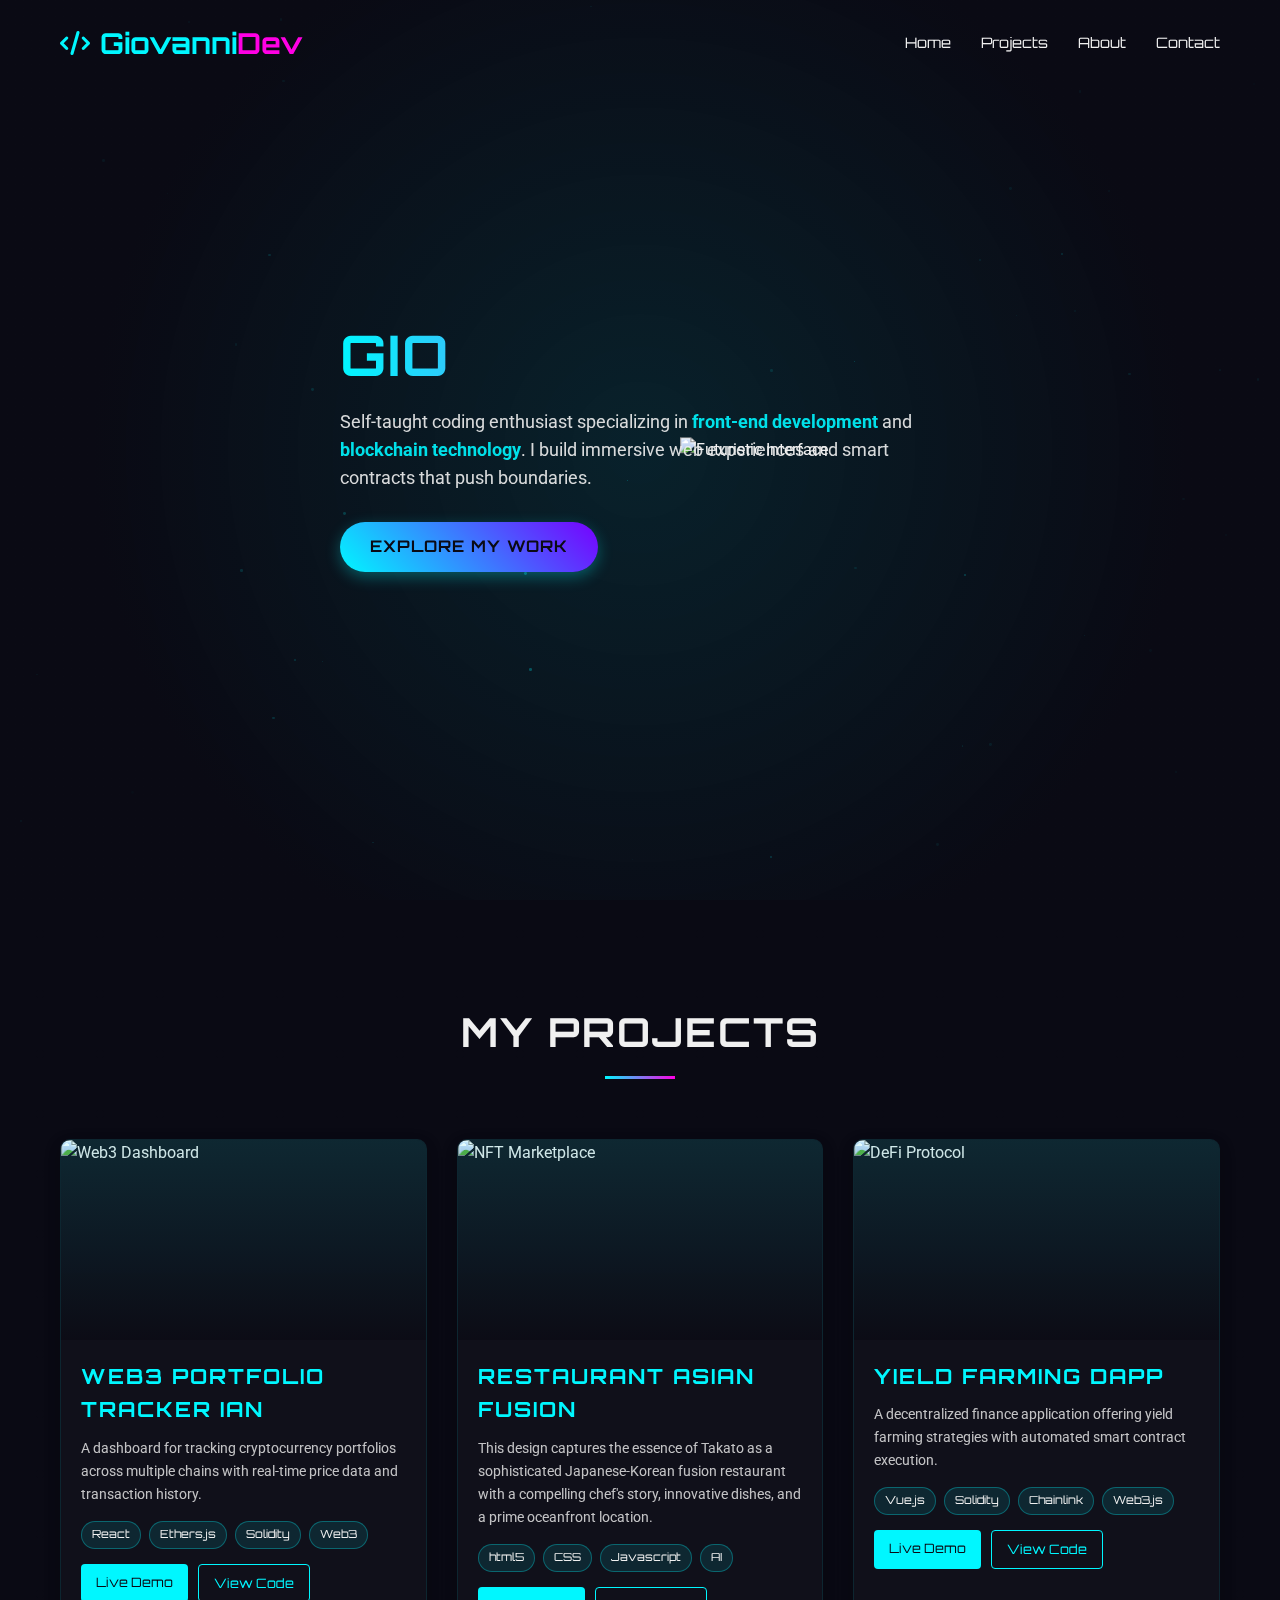
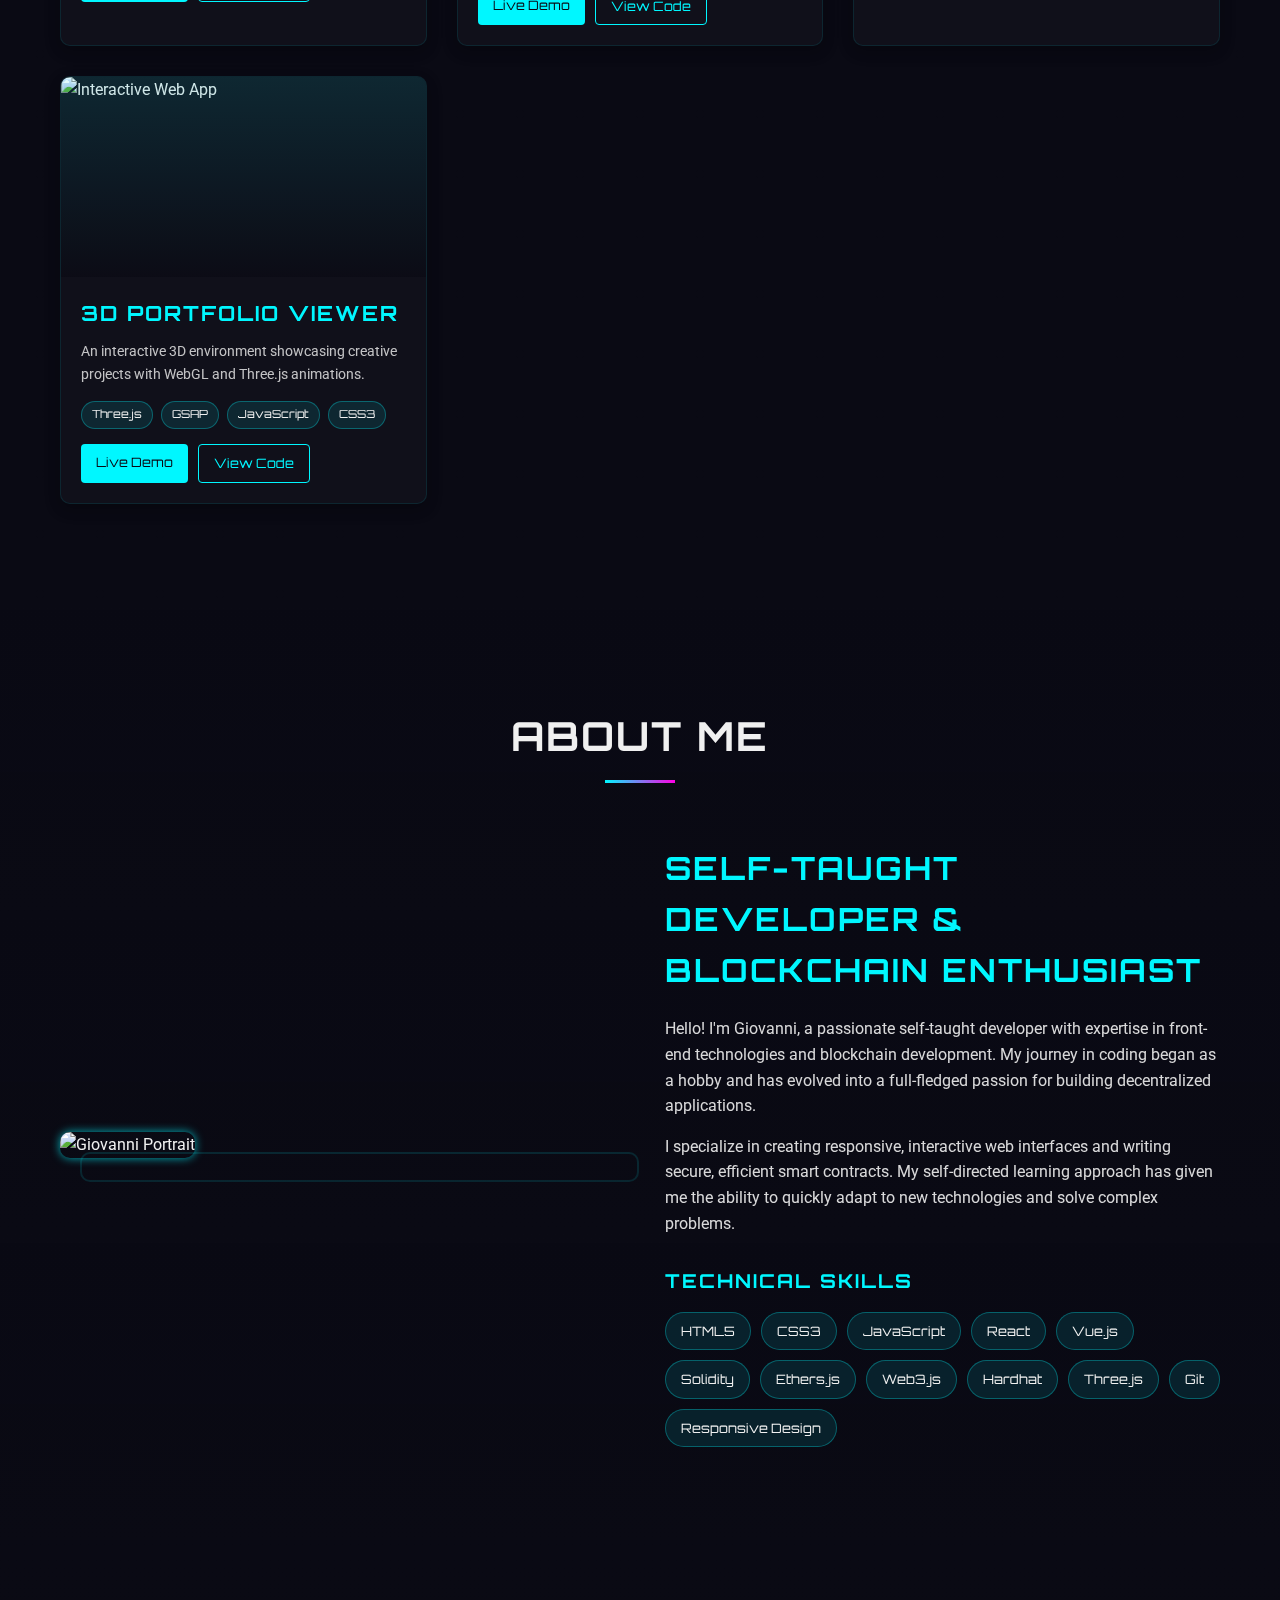
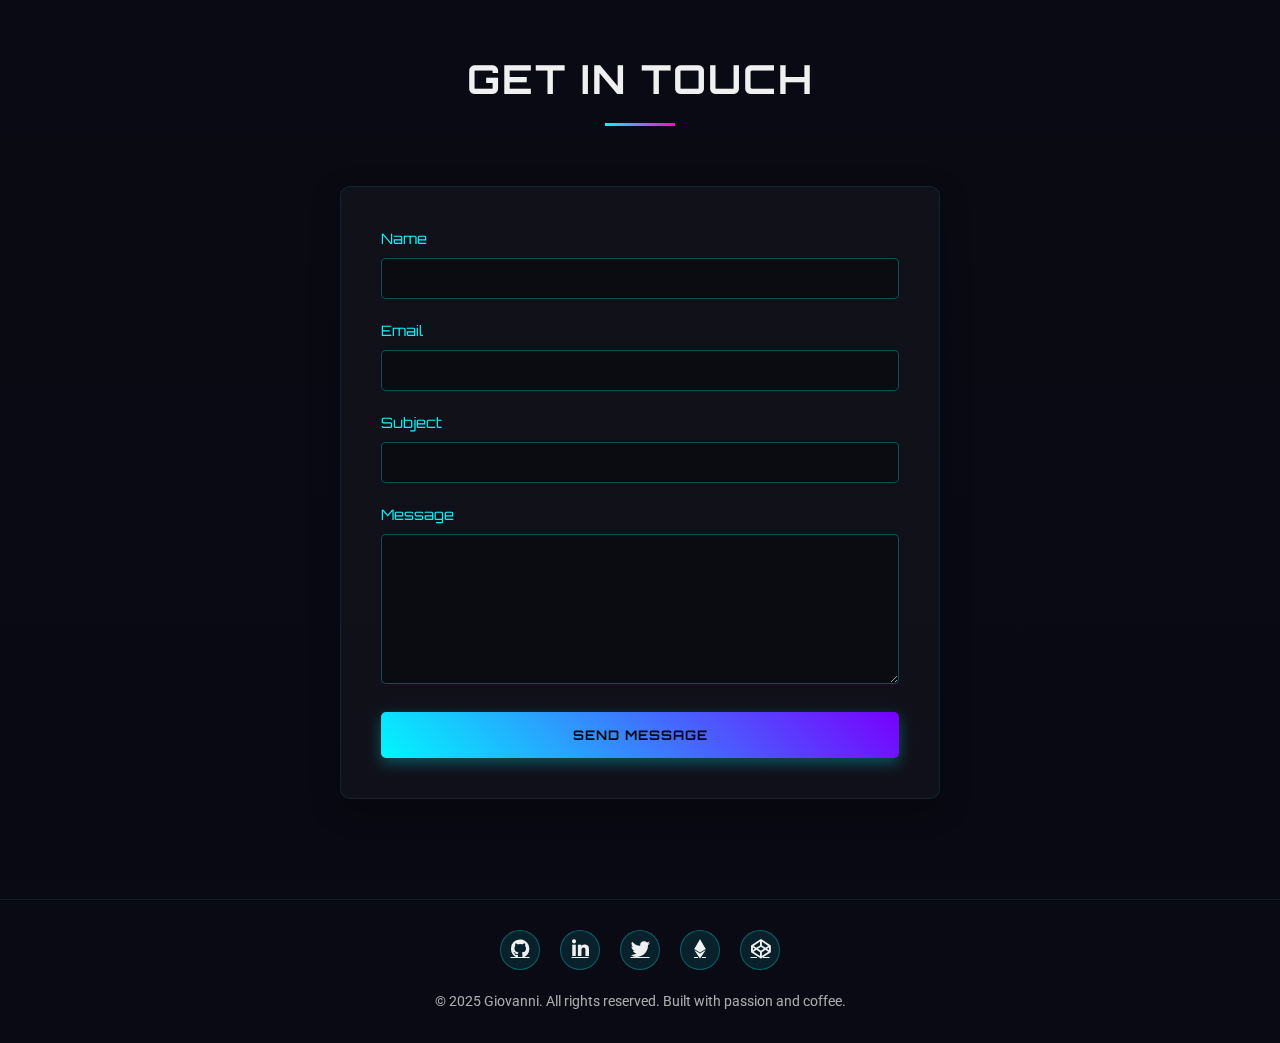
==== commit 2667ddc1: "Update index.html" ====
--- a/index.html
+++ b/index.html
@@ -834,7 +834,7 @@
             </div>
             <div class="about-content">
                 <div class="about-image">
-                    <img src="https://photos.google.com/share/AF1QipP4Ir5AStRDWXNvBUwO9NVv2Qt1OZQNlKvbDgV70j1n3e0yOGm8bPiPj-TJQ_sRuw?key=T2U2ZEFLQ3g1MU9OMU80UWVUZmp3dEpscmhZNnFB" alt="Giovanni Portrait">
+                    <img src="https://photos.app.goo.gl/BGAa45A5HjkTmjCR8" alt="Giovanni Portrait">
                 </div>
                 <div class="about-text">
                     <h2>Self-Taught Developer & Blockchain Enthusiast</h2>
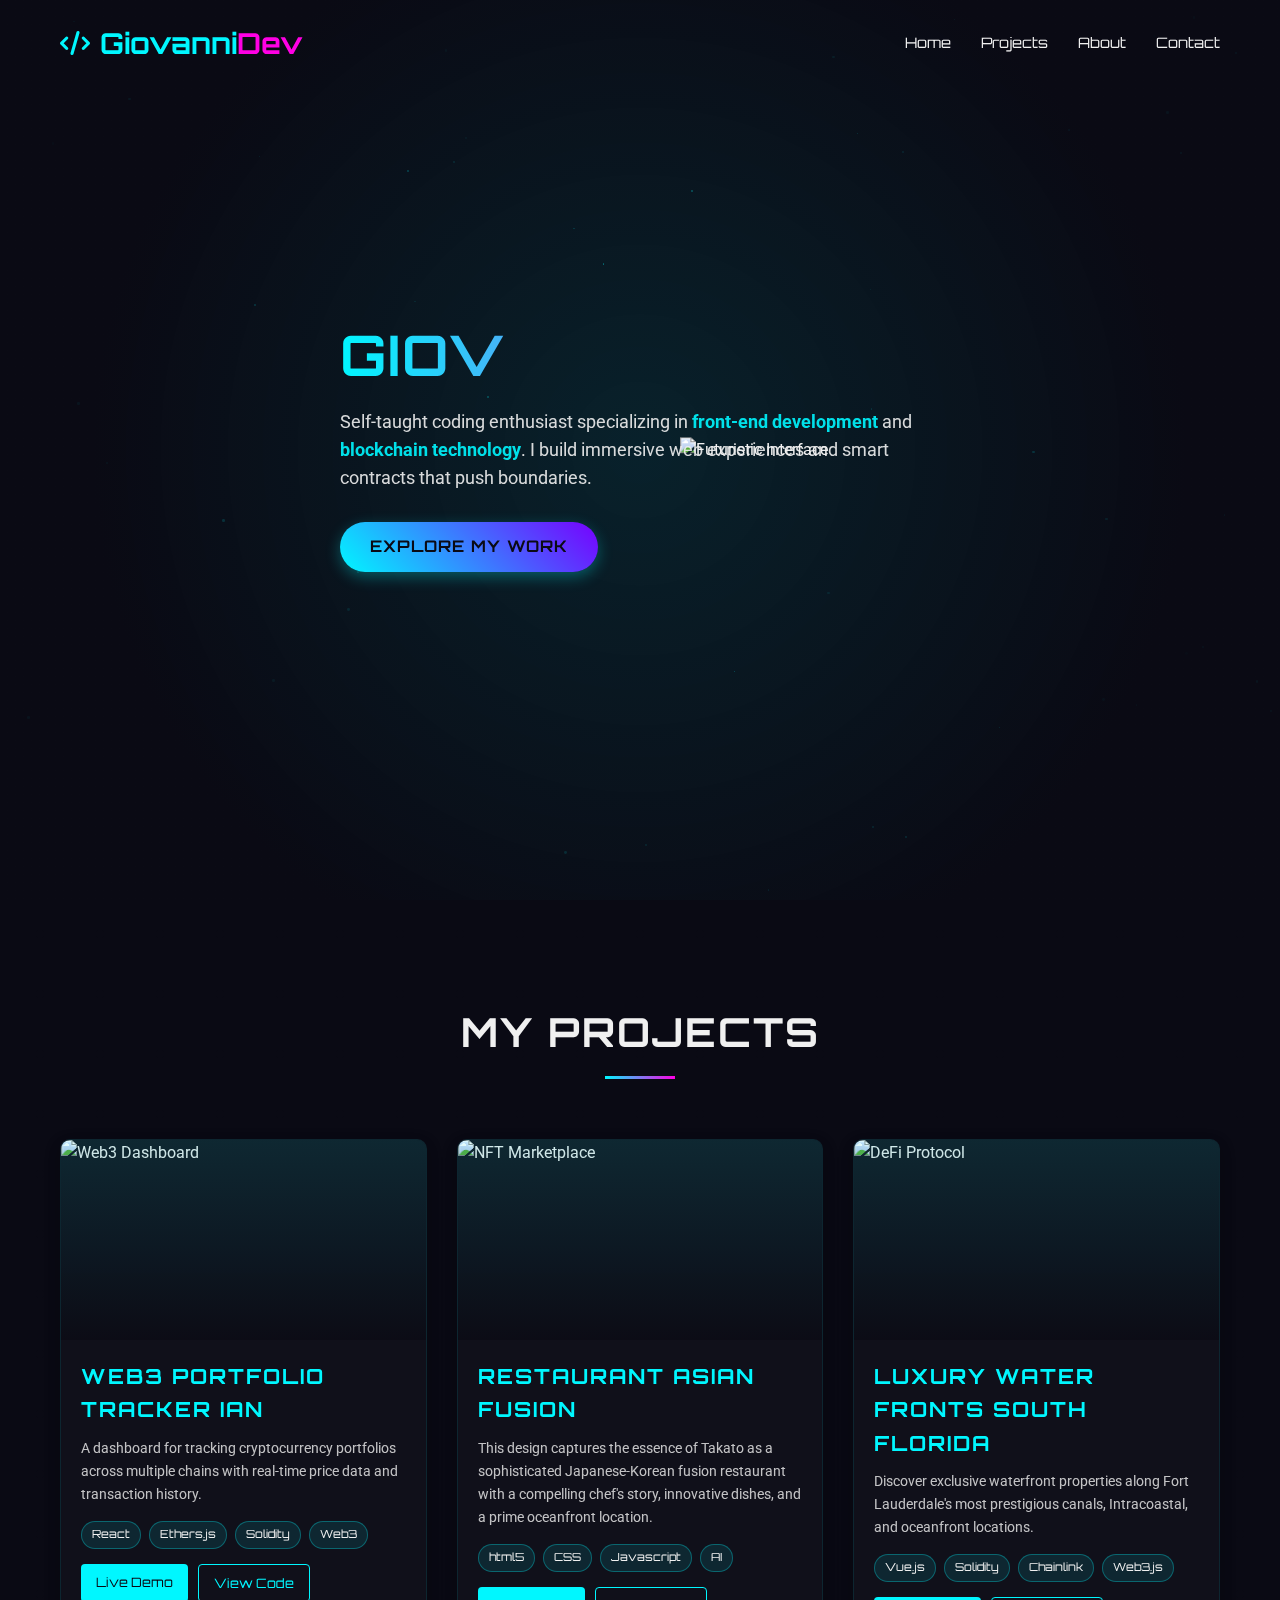
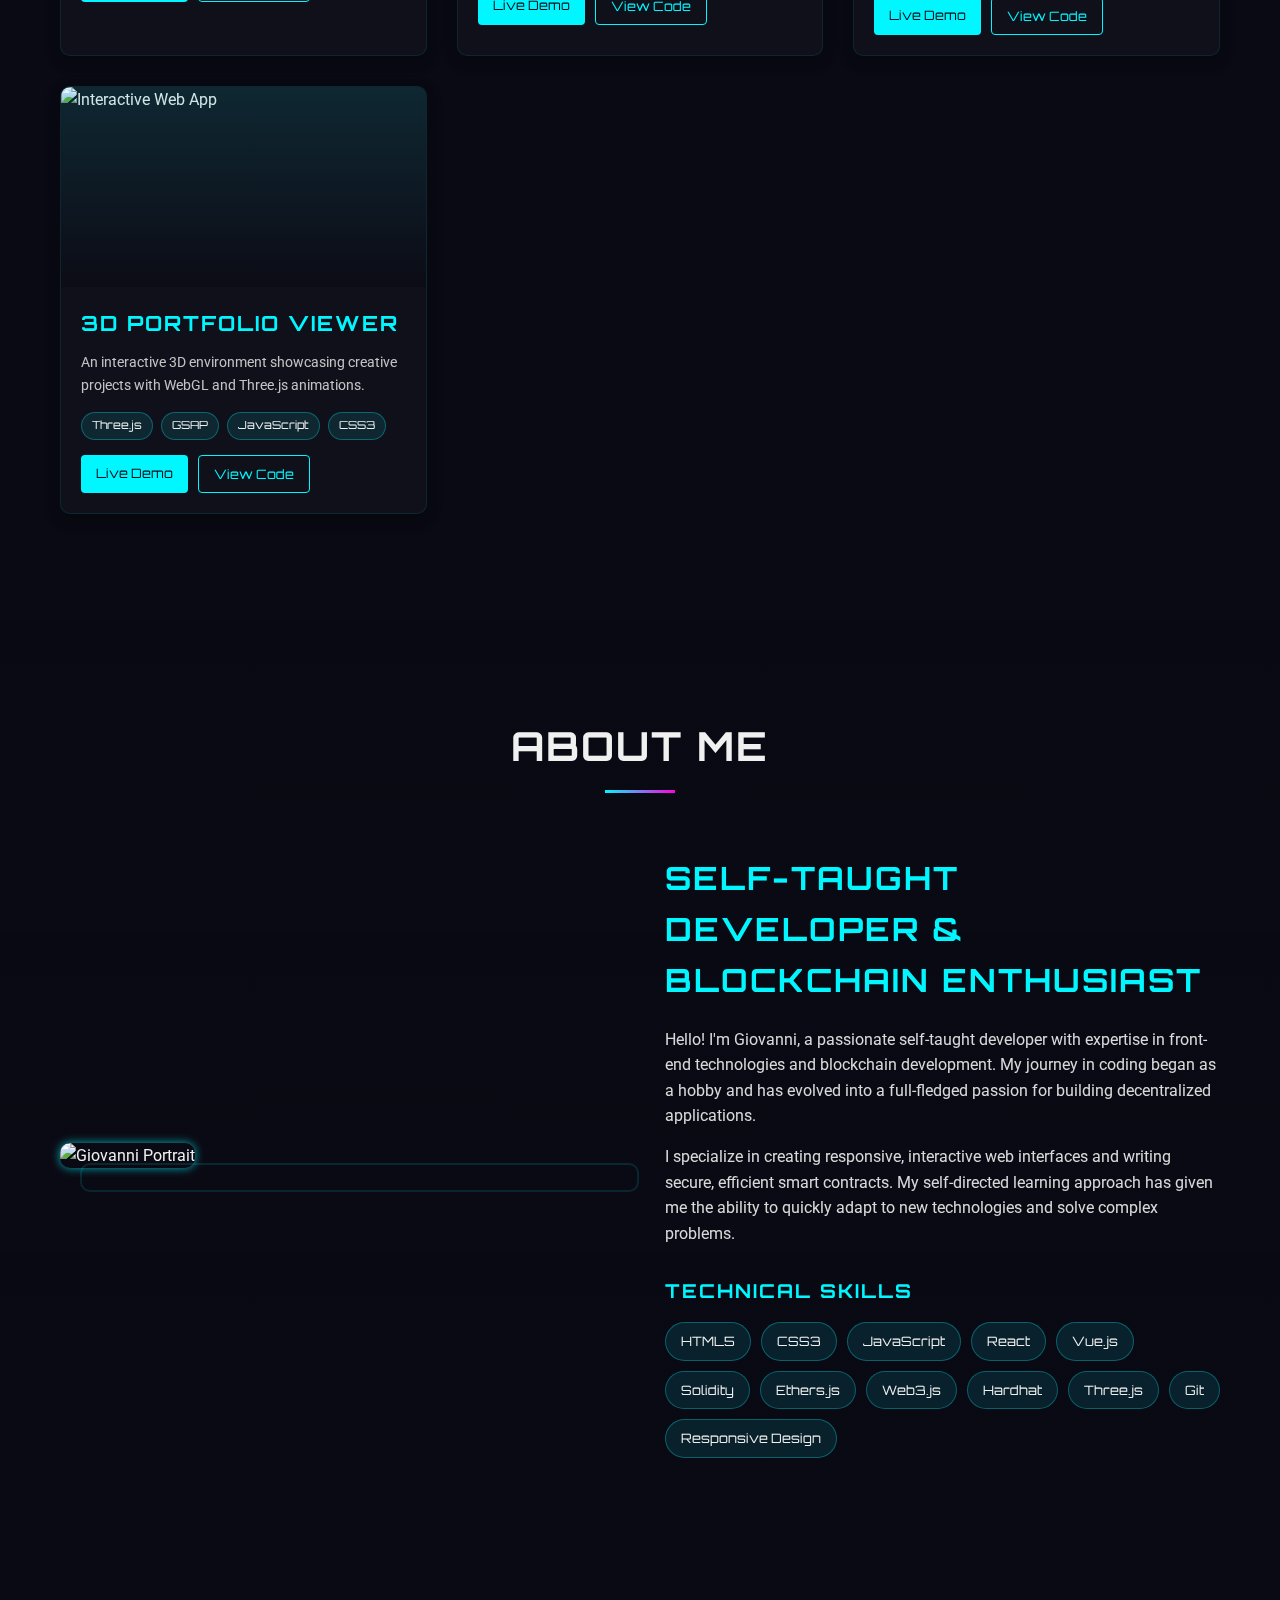
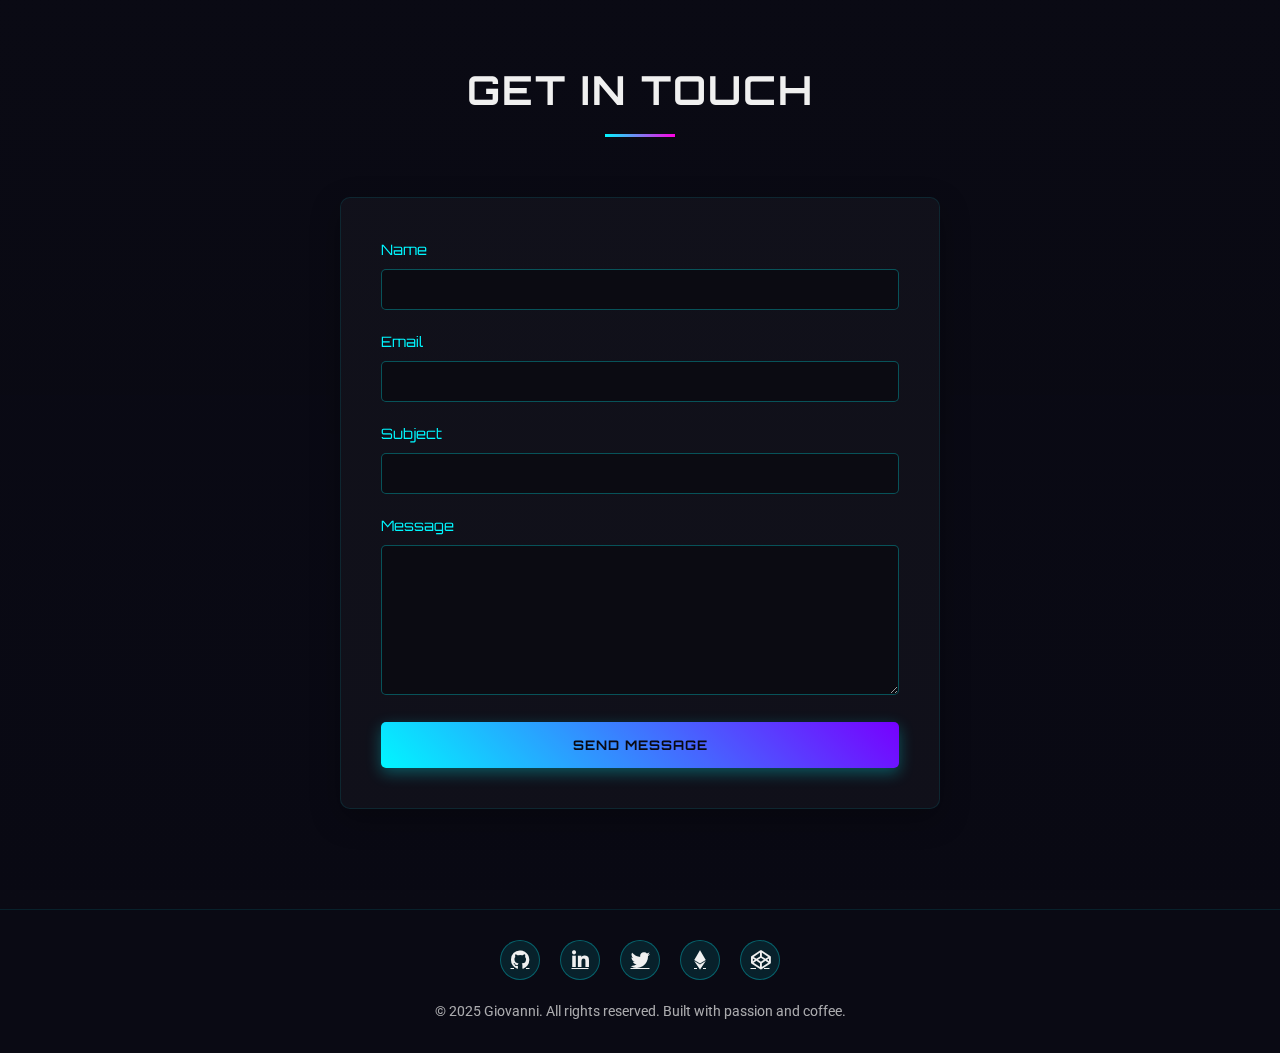
==== commit 52e804b0: "Update index.html" ====
--- a/index.html
+++ b/index.html
@@ -787,8 +787,8 @@
                         <img src="https://images.unsplash.com/photo-1639762681057-408e52192e55?ixlib=rb-4.0.3&ixid=M3wxMjA3fDB8MHxwaG90by1wYWdlfHx8fGVufDB8fHx8fA%3D%3D&auto=format&fit=crop&w=1632&q=80" alt="DeFi Protocol">
                     </div>
                     <div class="project-info">
-                        <h3>Yield Farming DApp</h3>
-                        <p>A decentralized finance application offering yield farming strategies with automated smart contract execution.</p>
+                        <h3>Luxury water fronts south Florida</h3>
+                        <p>Discover exclusive waterfront properties along Fort Lauderdale's most prestigious canals, Intracoastal, and oceanfront locations.</p>
                         <div class="project-tags">
                             <span>Vue.js</span>
                             <span>Solidity</span>
@@ -796,7 +796,7 @@
                             <span>Web3.js</span>
                         </div>
                         <div class="project-links">
-                            <a href="#" class="live-demo">Live Demo</a>
+                            <a href="https://codepen.io/gioliviusa/live/QwWYpwd" class="live-demo">Live Demo</a>
                             <a href="#" class="view-code">View Code</a>
                         </div>
                     </div>
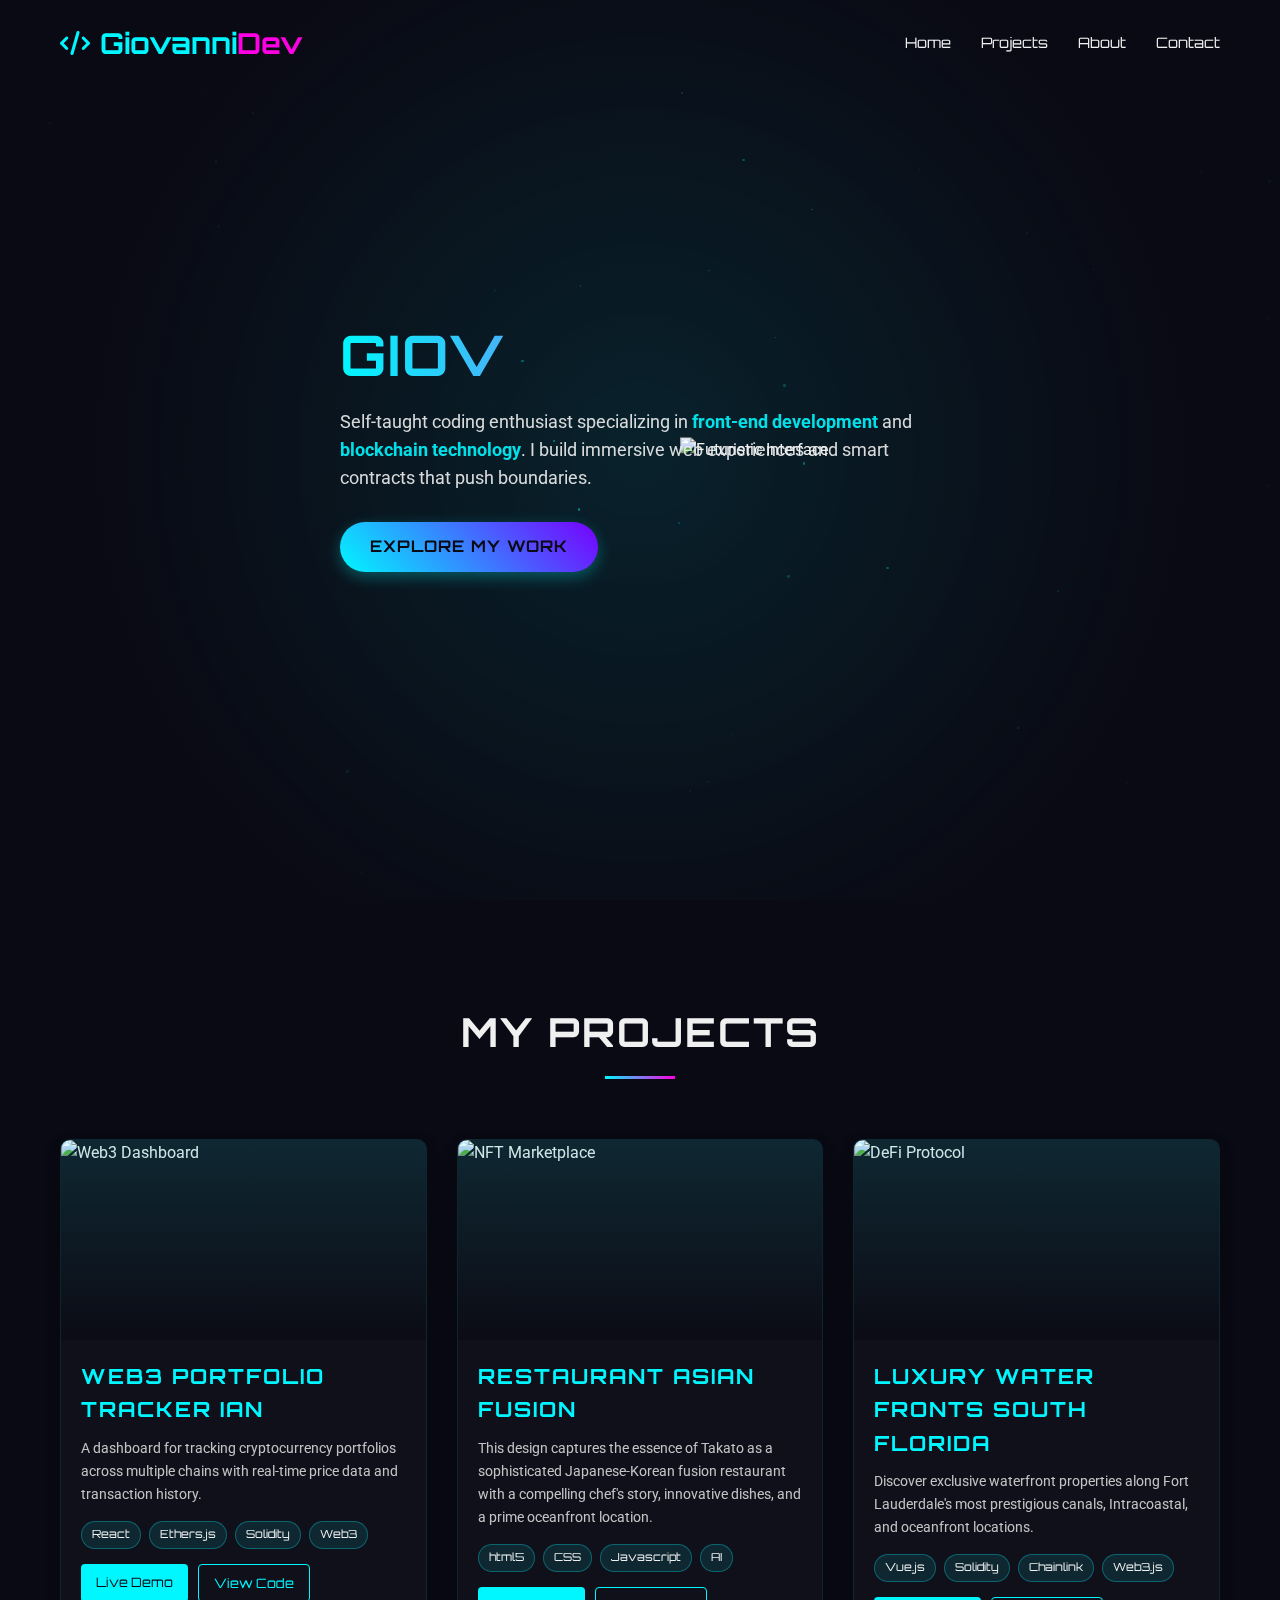
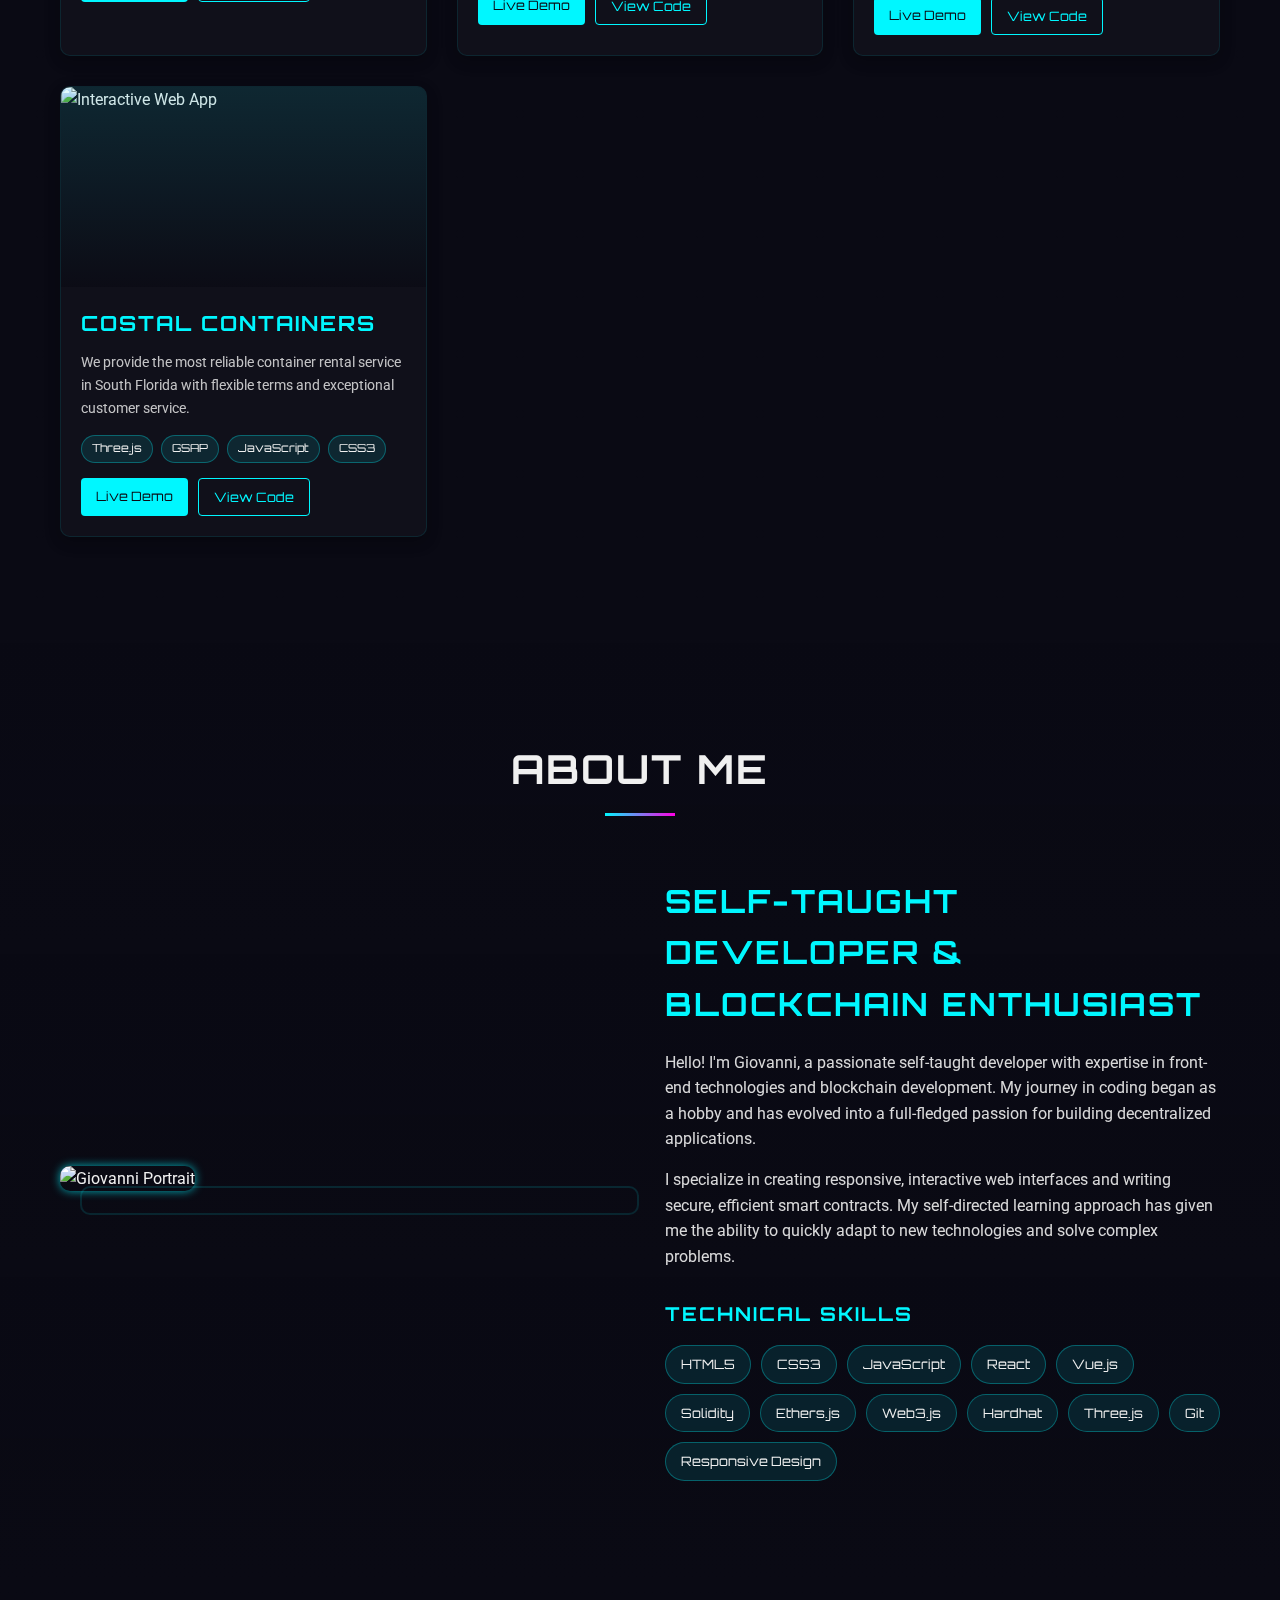
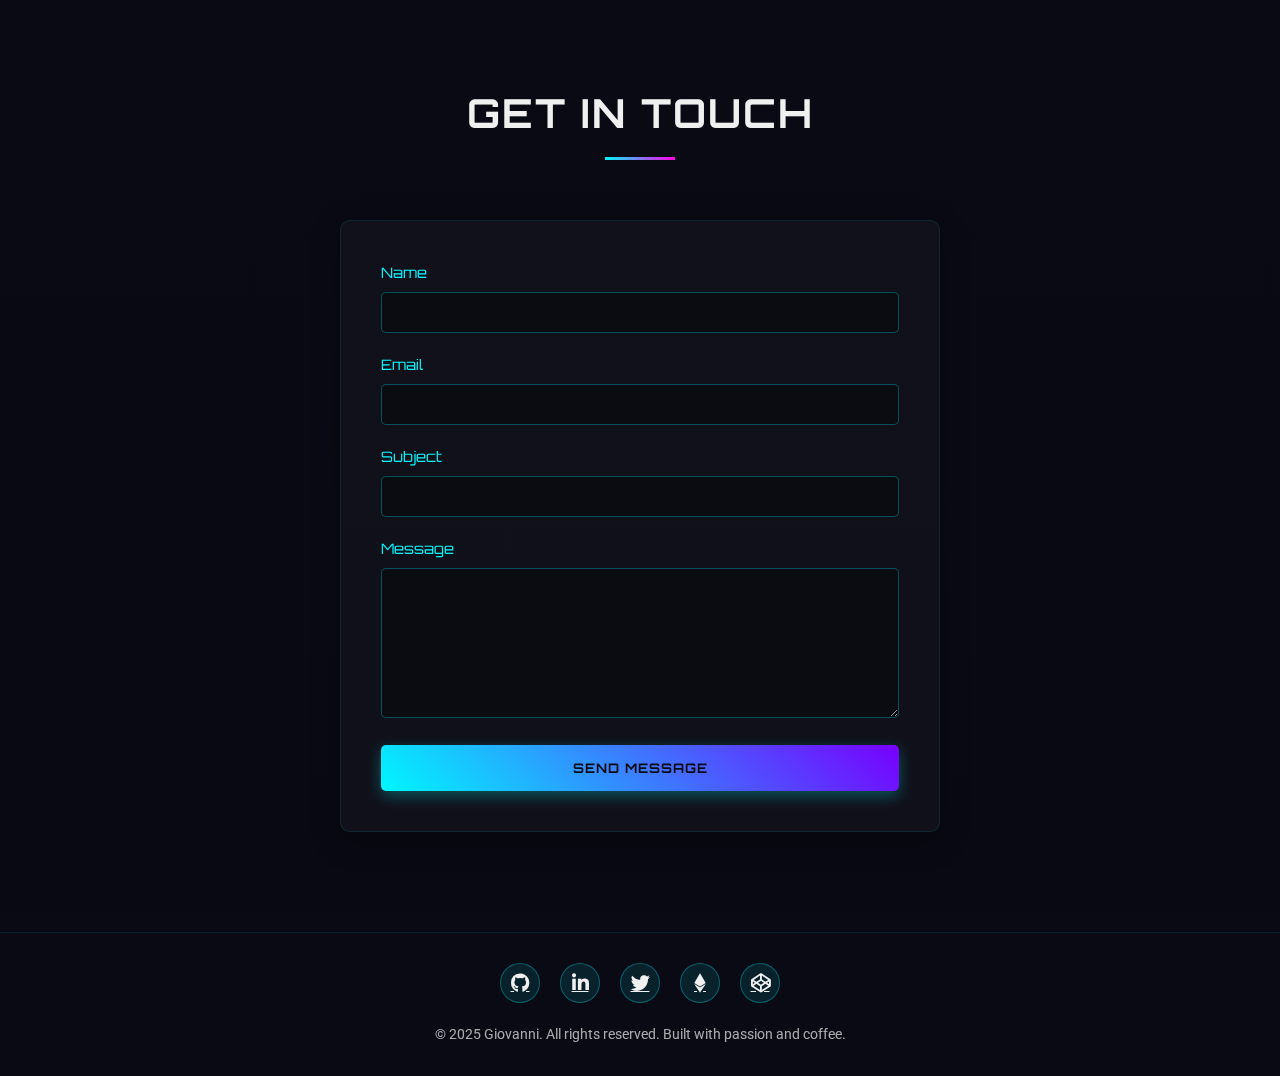
==== commit fe115aeb: "Update index.html" ====
--- a/index.html
+++ b/index.html
@@ -808,8 +808,8 @@
                         <img src="https://images.unsplash.com/photo-1633356122544-f134324a6cee?ixlib=rb-4.0.3&ixid=M3wxMjA3fDB8MHxwaG90by1wYWdlfHx8fGVufDB8fHx8fA%3D%3D&auto=format&fit=crop&w=1470&q=80" alt="Interactive Web App">
                     </div>
                     <div class="project-info">
-                        <h3>3D Portfolio Viewer</h3>
-                        <p>An interactive 3D environment showcasing creative projects with WebGL and Three.js animations.</p>
+                        <h3>Costal Containers</h3>
+                        <p>We provide the most reliable container rental service in South Florida with flexible terms and exceptional customer service.</p>
                         <div class="project-tags">
                             <span>Three.js</span>
                             <span>GSAP</span>
@@ -817,7 +817,7 @@
                             <span>CSS3</span>
                         </div>
                         <div class="project-links">
-                            <a href="#" class="live-demo">Live Demo</a>
+                            <a href="https://codepen.io/gioliviusa/live/yyLZgMO" class="live-demo">Live Demo</a>
                             <a href="#" class="view-code">View Code</a>
                         </div>
                     </div>
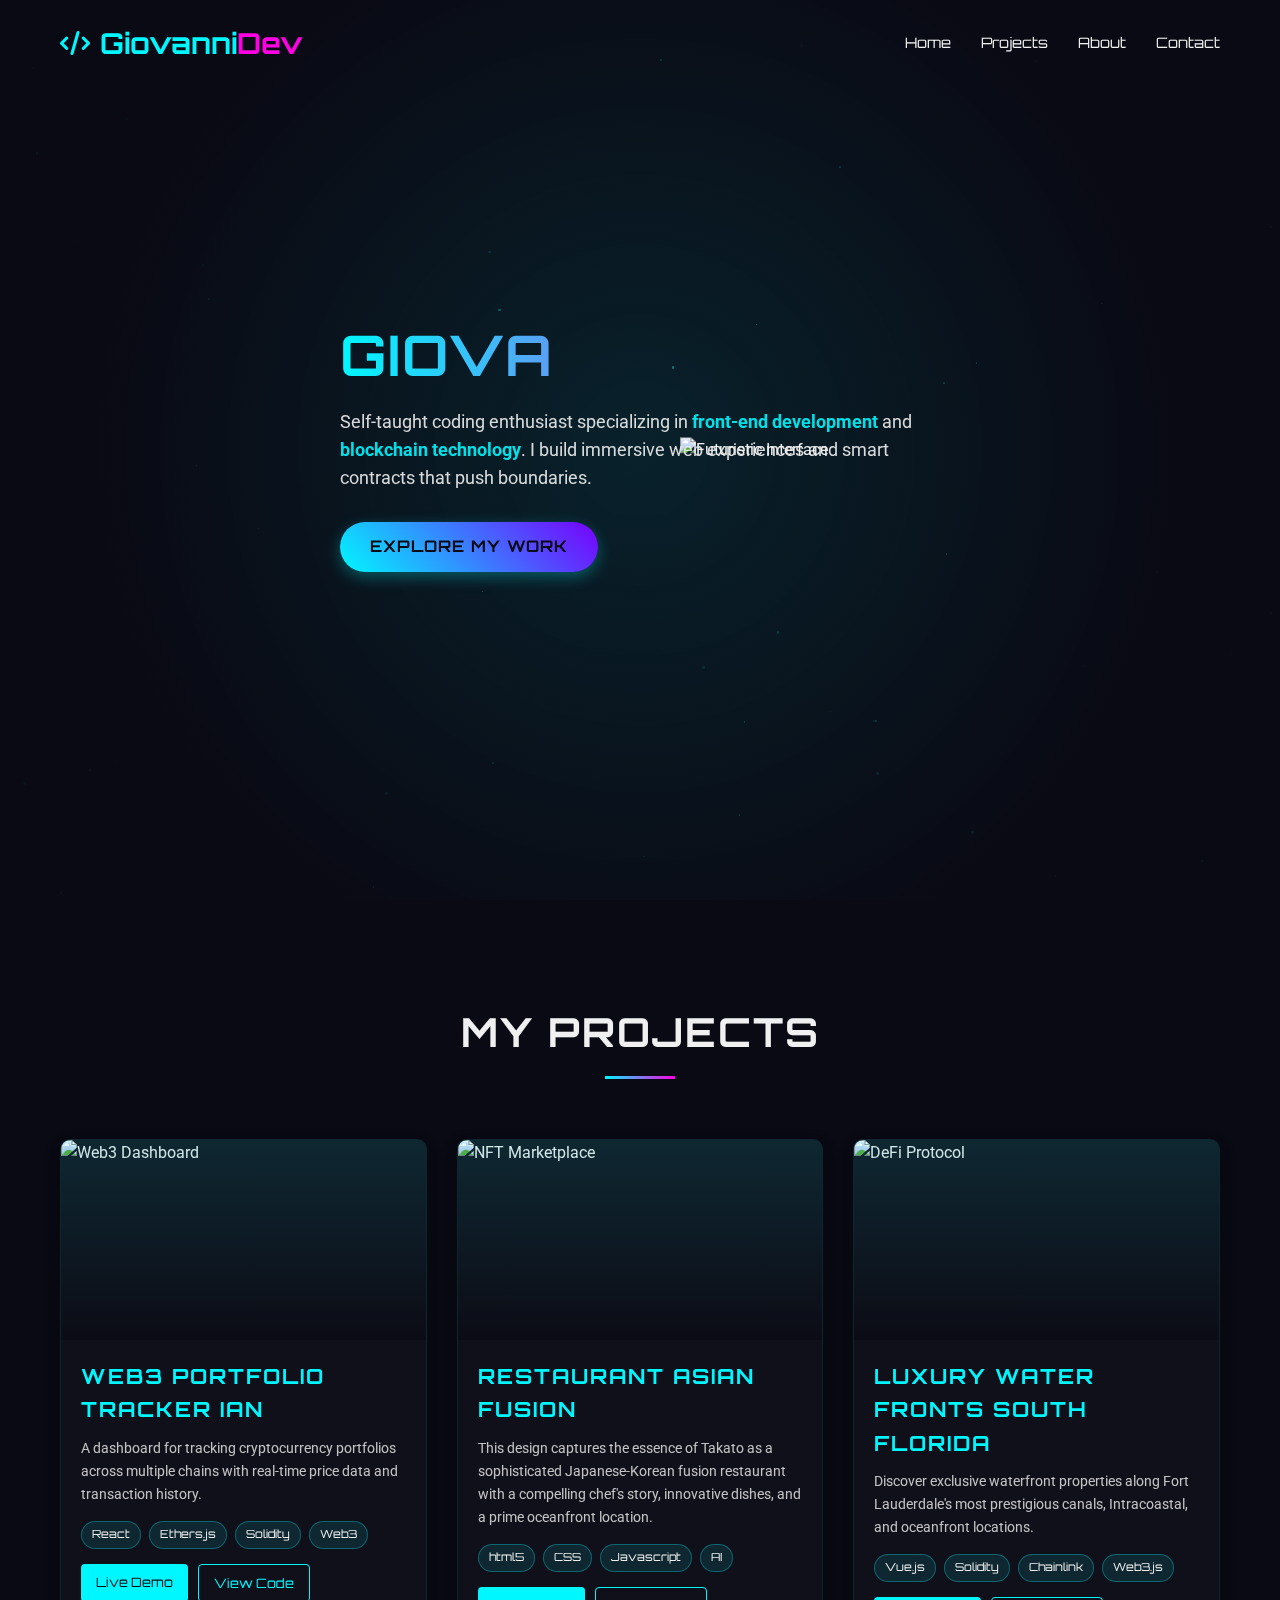
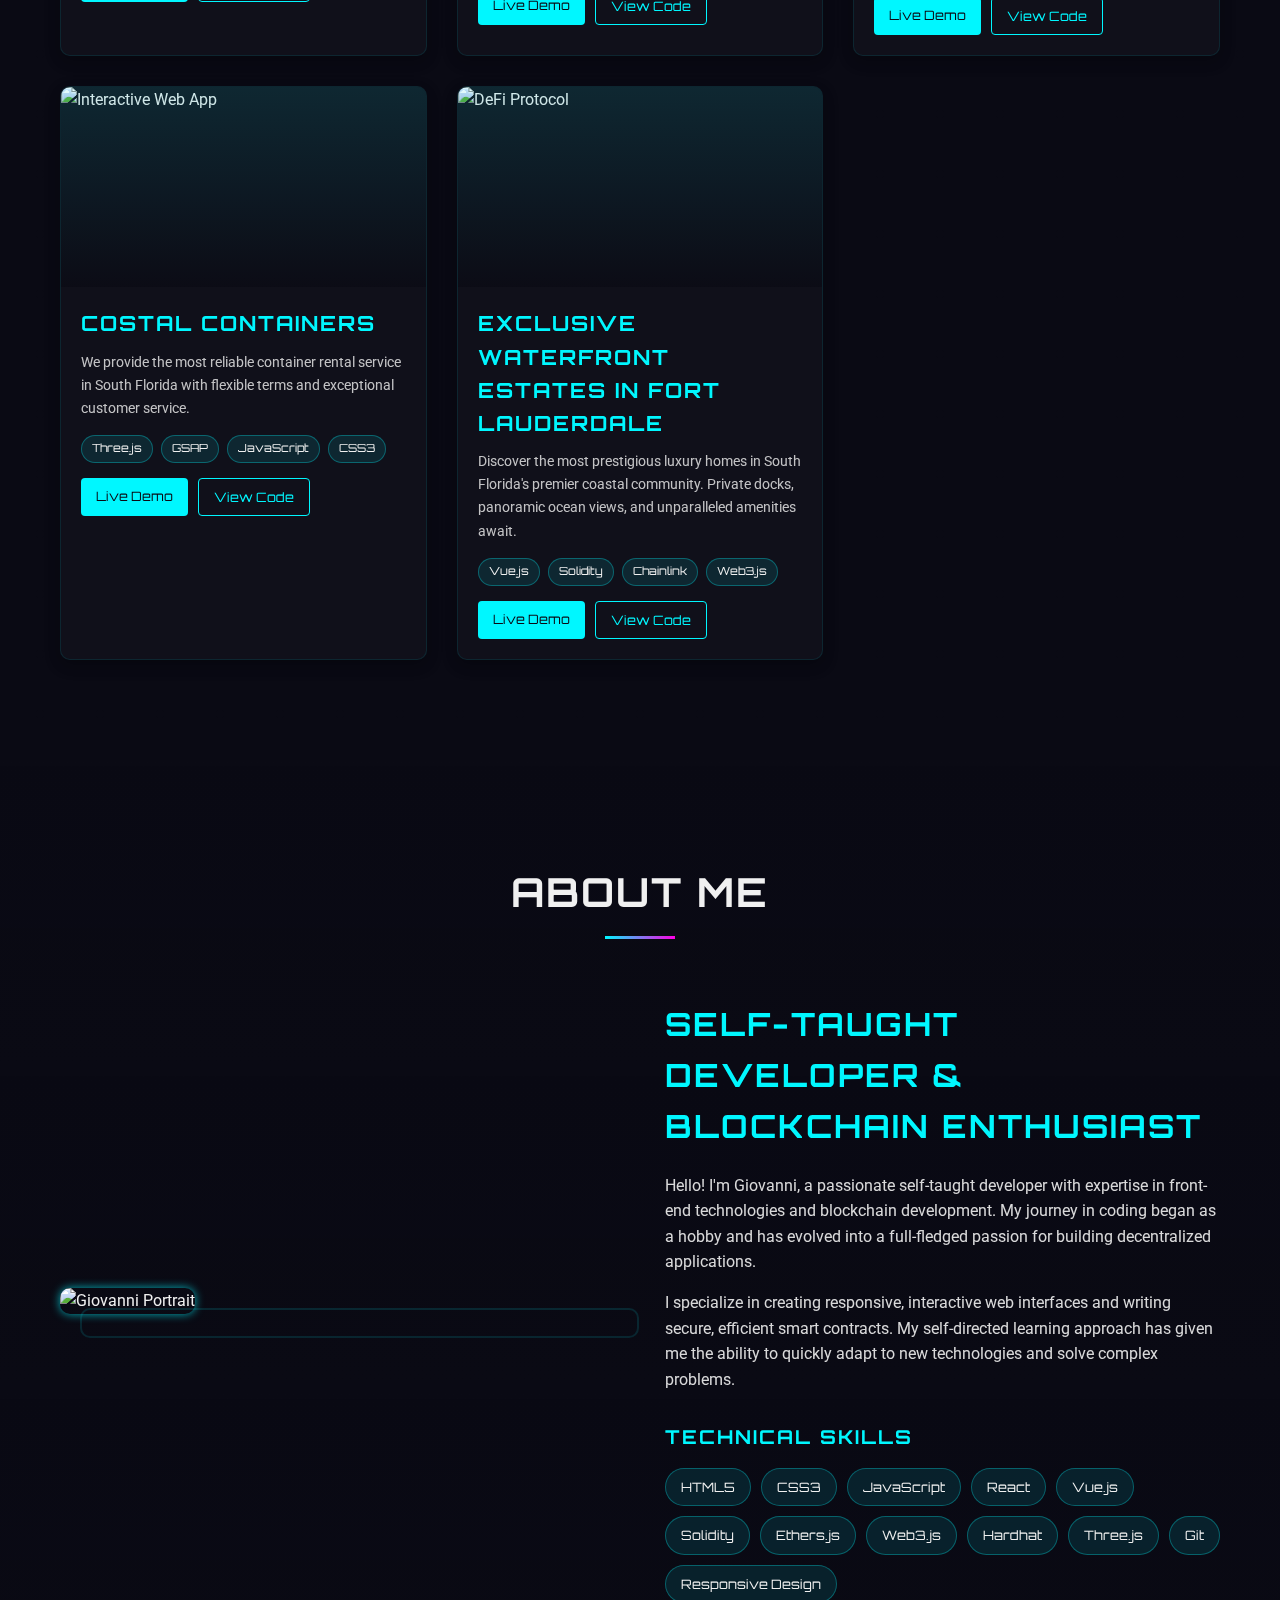
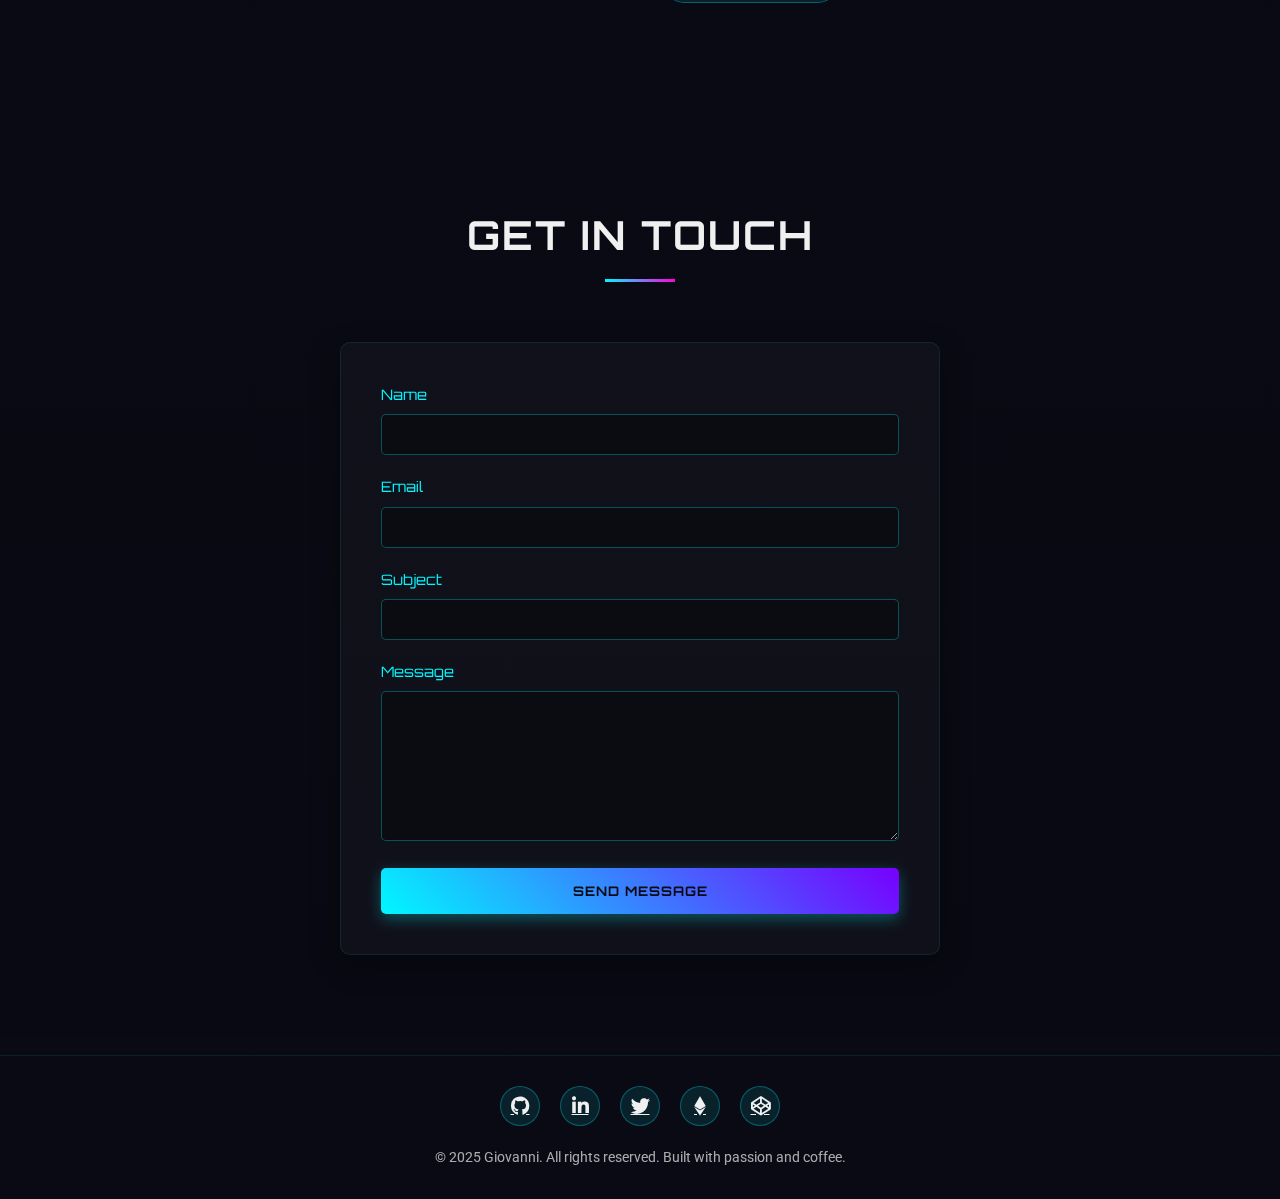
==== commit 4a9ea352: "Update index.html" ====
--- a/index.html
+++ b/index.html
@@ -822,6 +822,27 @@
                         </div>
                     </div>
                 </div>
+
+                <!-- Project 5 - DeFi Protocol -->
+                <div class="project-card">
+                    <div class="project-image">
+                        <img src="https://images.unsplash.com/photo-1639762681057-408e52192e55?ixlib=rb-4.0.3&ixid=M3wxMjA3fDB8MHxwaG90by1wYWdlfHx8fGVufDB8fHx8fA%3D%3D&auto=format&fit=crop&w=1632&q=80" alt="DeFi Protocol">
+                    </div>
+                    <div class="project-info">
+                        <h3>Exclusive Waterfront Estates in Fort Lauderdale</h3>
+                        <p> Discover the most prestigious luxury homes in South Florida's premier coastal community. Private docks, panoramic ocean views, and unparalleled amenities await.</p>
+                        <div class="project-tags">
+                            <span>Vue.js</span>
+                            <span>Solidity</span>
+                            <span>Chainlink</span>
+                            <span>Web3.js</span>
+                        </div>
+                        <div class="project-links">
+                            <a href="https://codepen.io/gioliviusa/live/xbxMqqm" class="live-demo">Live Demo</a>
+                            <a href="#" class="view-code">View Code</a>
+                        </div>
+                    </div>
+                </div>
             </div>
         </div>
     </section>
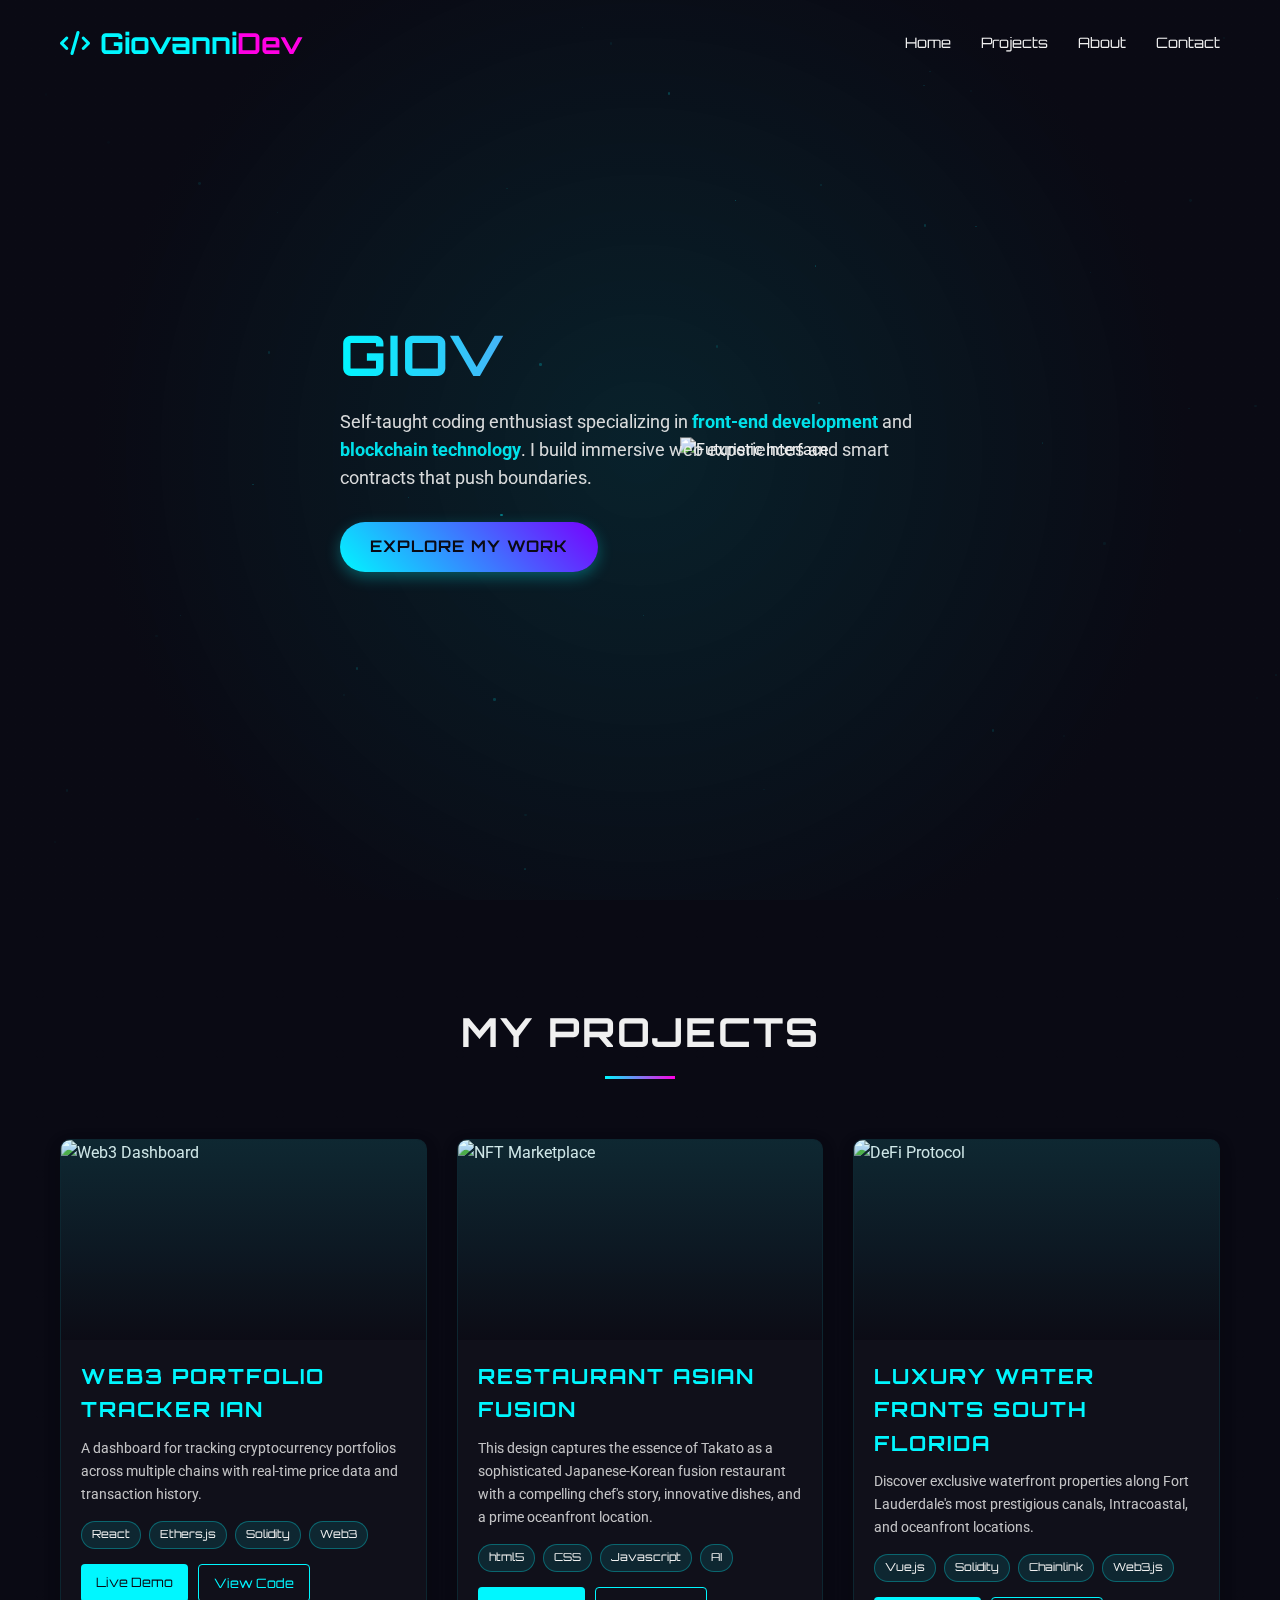
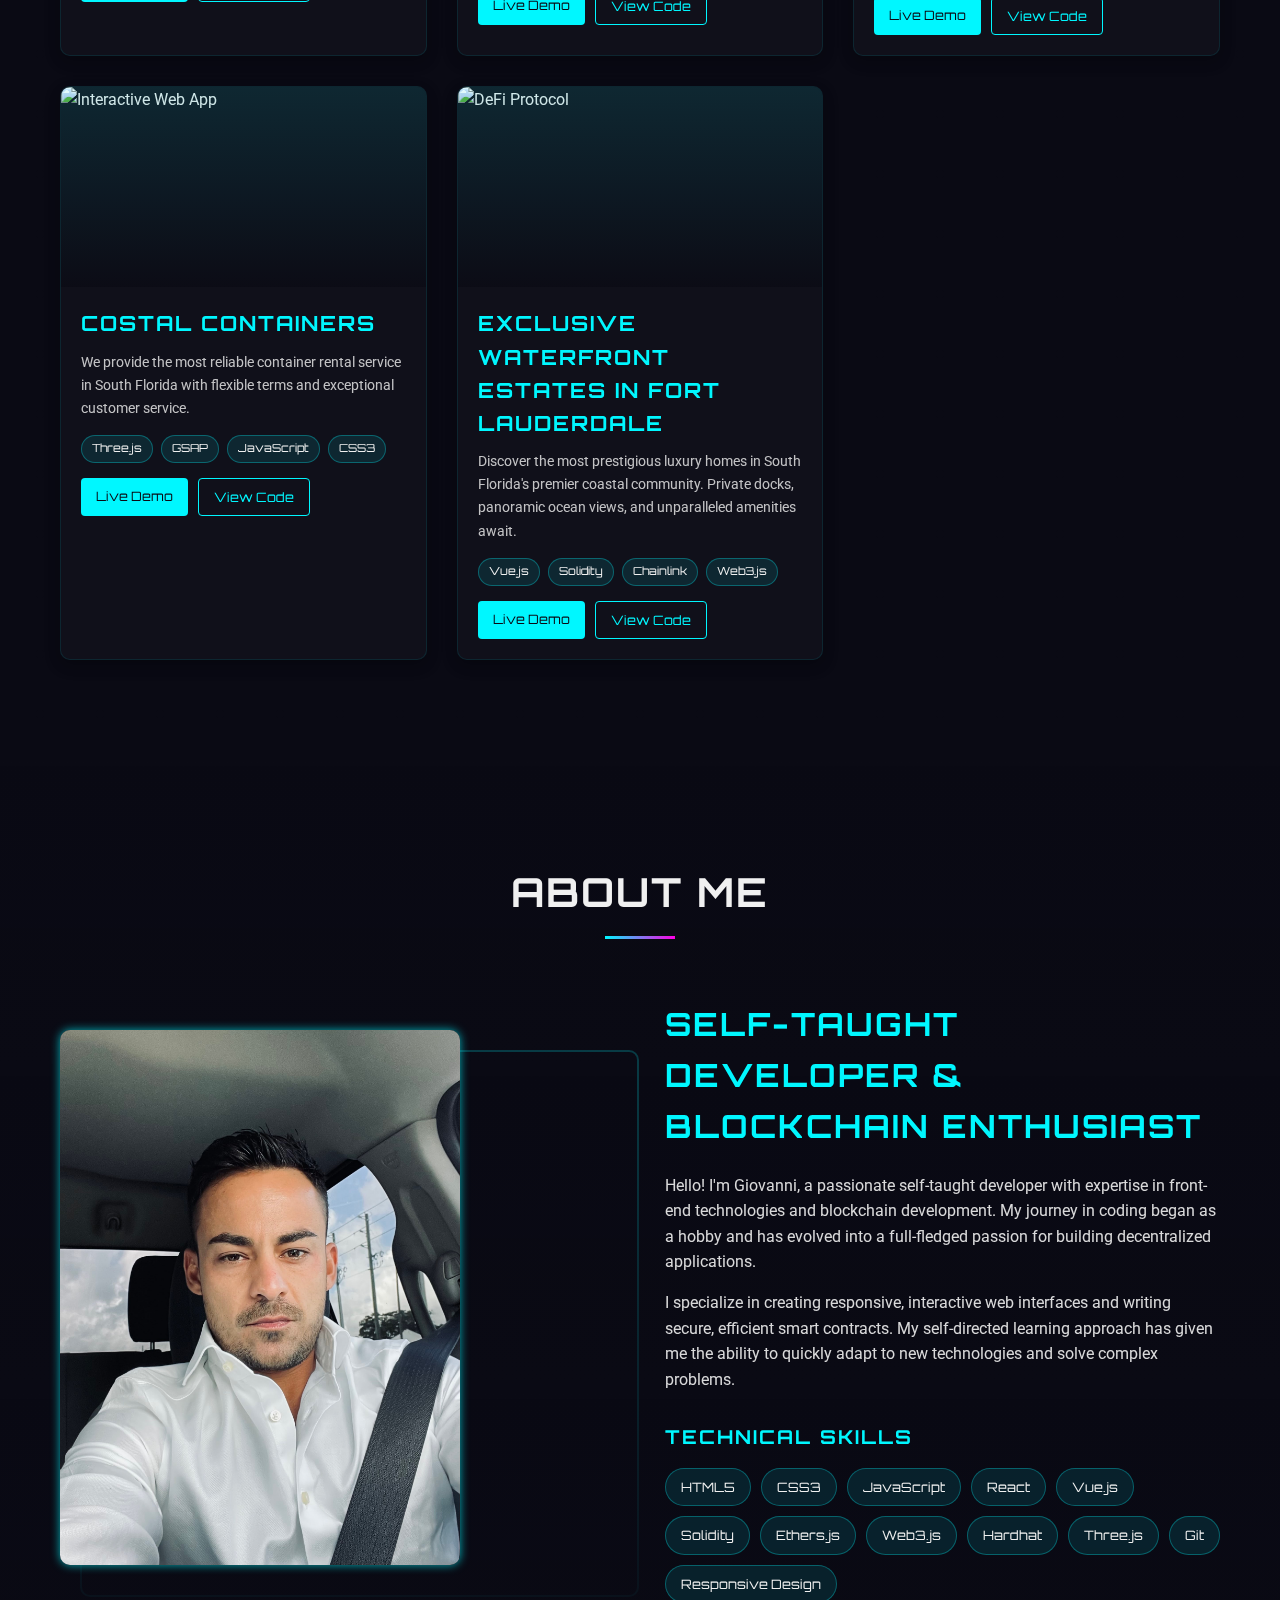
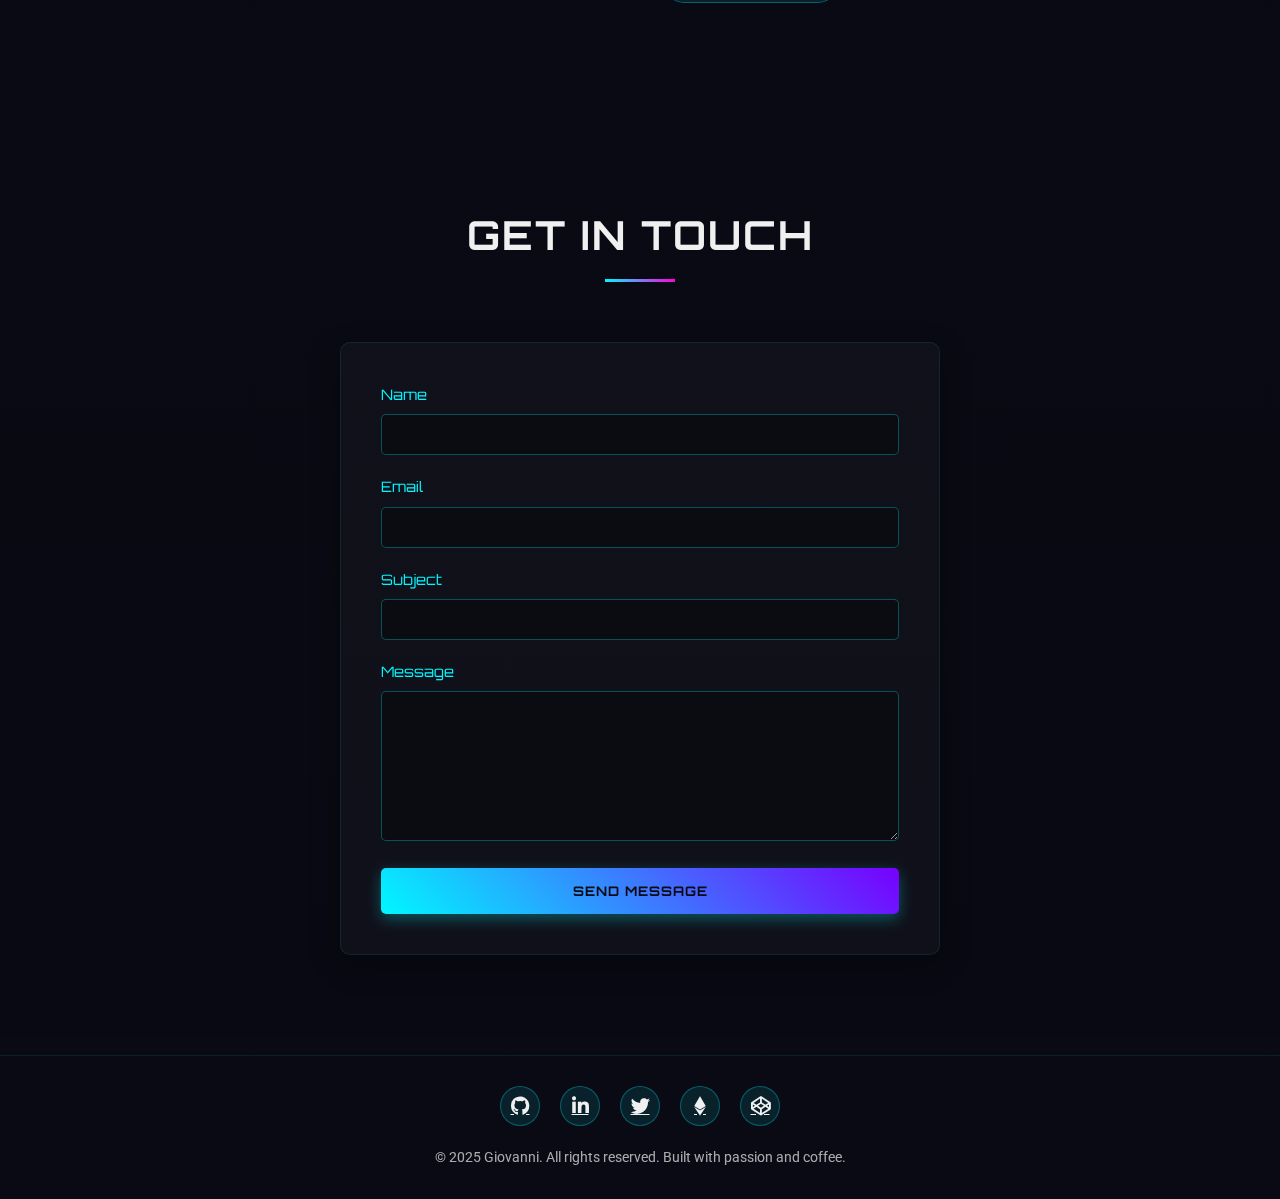
==== commit be26be6b: "Update index.html" ====
--- a/index.html
+++ b/index.html
@@ -855,7 +855,7 @@
             </div>
             <div class="about-content">
                 <div class="about-image">
-                    <img src="https://photos.app.goo.gl/BGAa45A5HjkTmjCR8" alt="Giovanni Portrait">
+                    <img src="Project1/images/giofoto.png" alt="Giovanni Portrait">
                 </div>
                 <div class="about-text">
                     <h2>Self-Taught Developer & Blockchain Enthusiast</h2>
